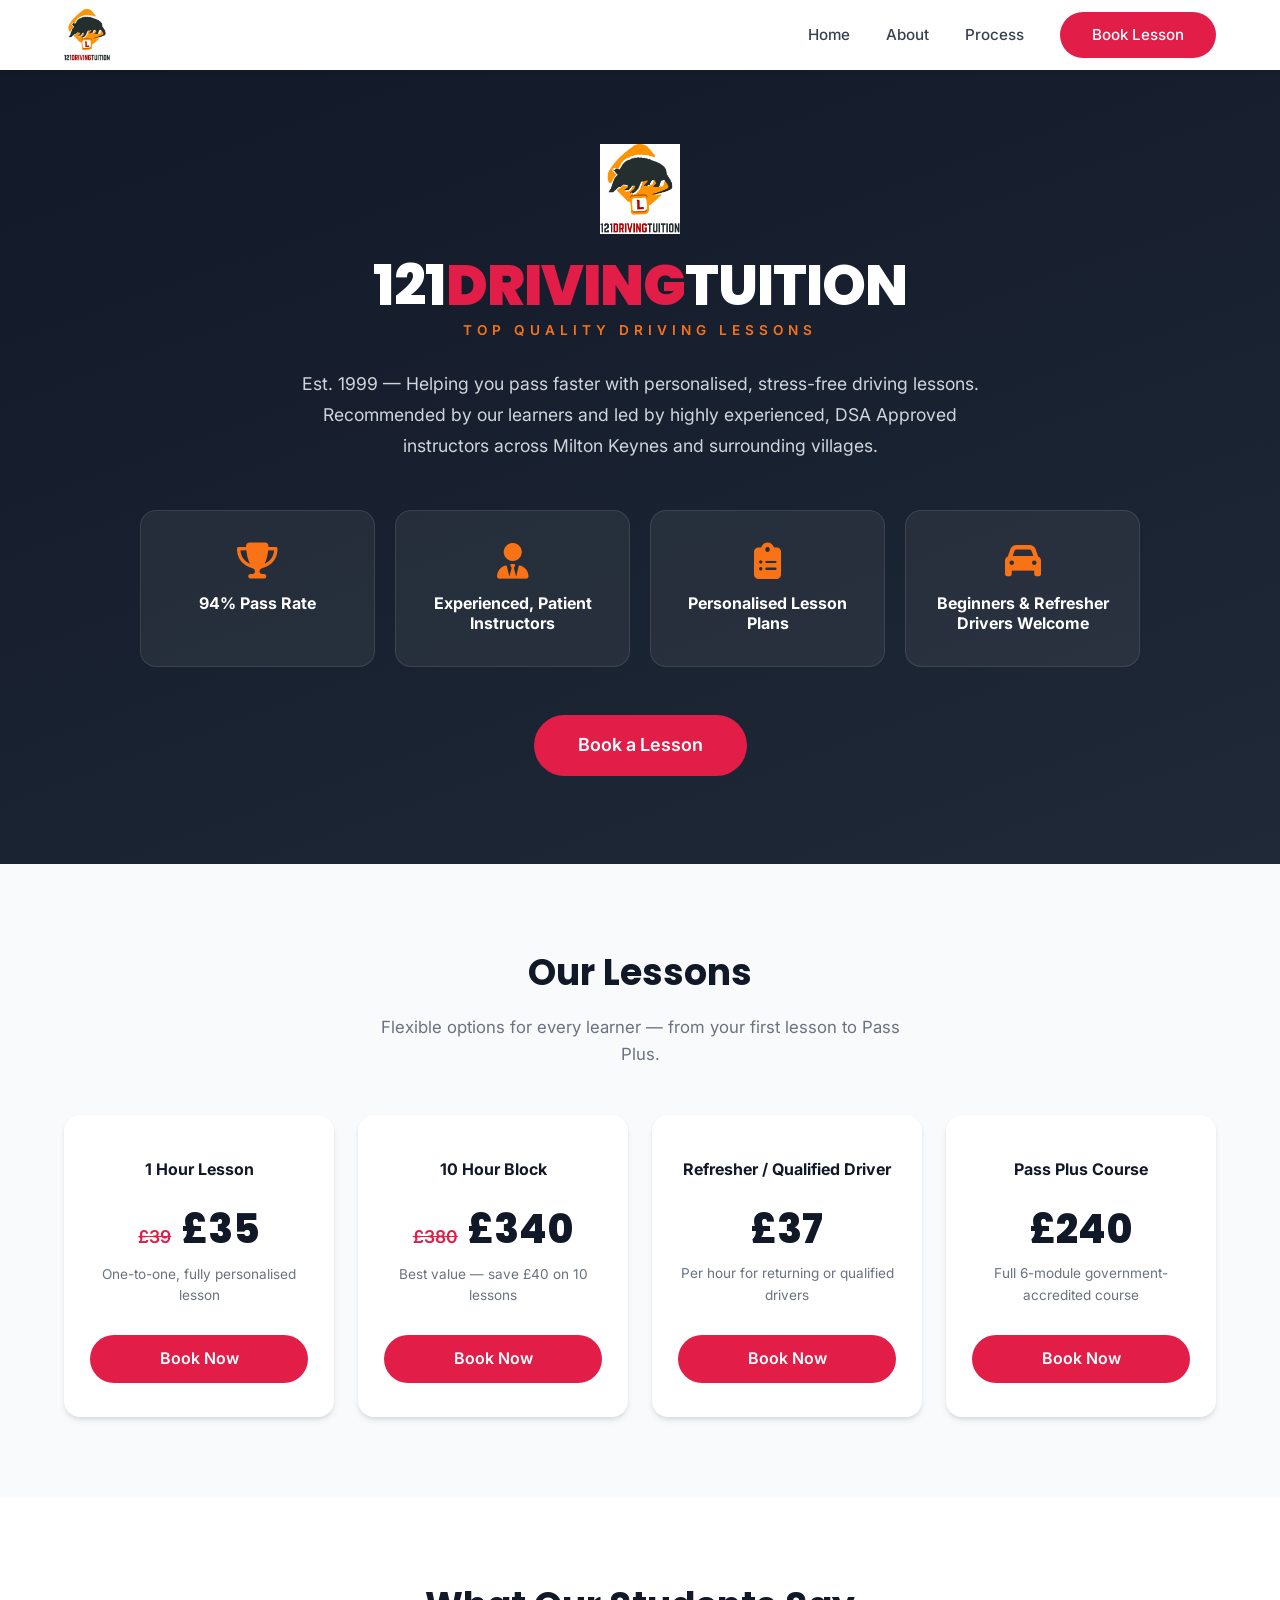
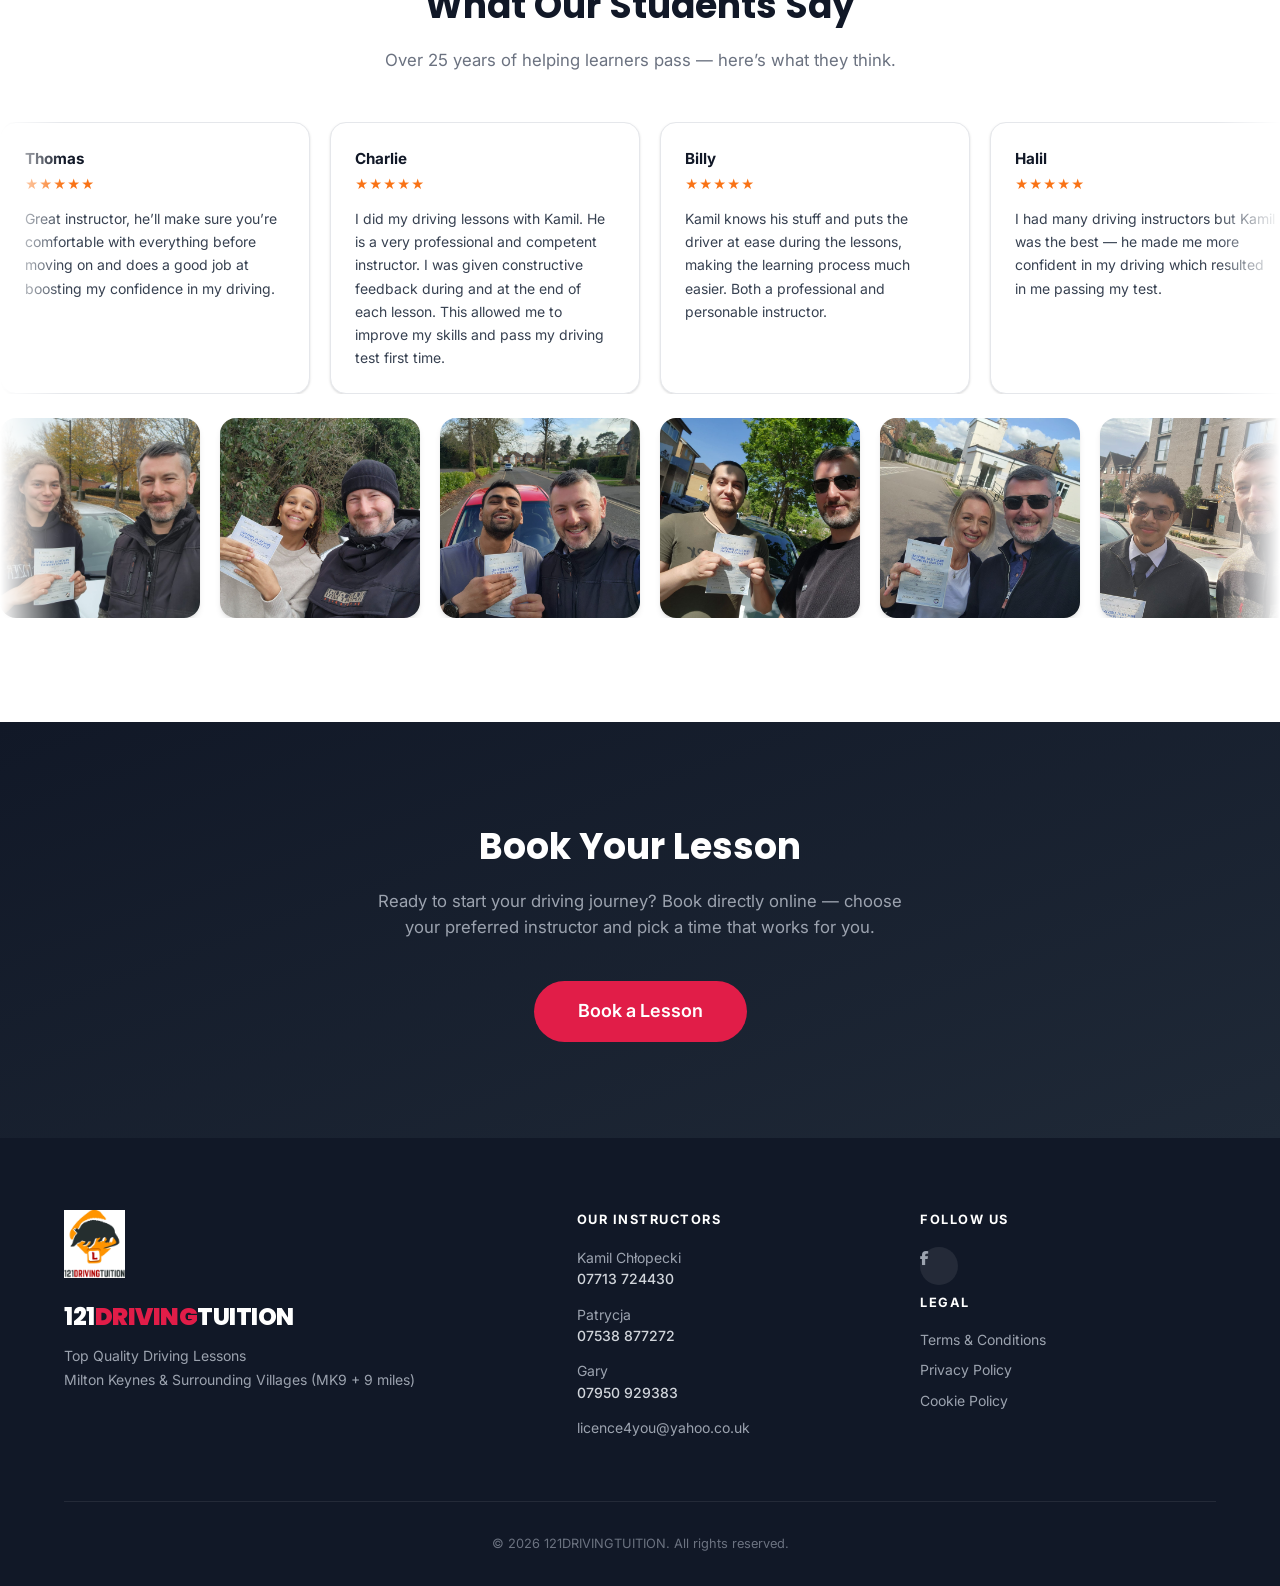
==== index.html @ 140a403e "Initial build of 121DRIVINGTUITION website - Landing page: hero, pricing, testimonials (dual scroll)" ====
<!DOCTYPE html>
<html lang="en">
<head>
  <meta charset="UTF-8">
  <meta name="viewport" content="width=device-width, initial-scale=1.0">
  <meta name="description" content="121 DRIVING TUITION — Professional driving lessons in Milton Keynes. DSA Approved instructors, 94% pass rate. Book online today.">
  <title>121DRIVINGTUITION | Driving Lessons Milton Keynes</title>
  <link rel="stylesheet" href="css/style.css">
  <link rel="preconnect" href="https://fonts.googleapis.com">
  <link rel="preconnect" href="https://fonts.gstatic.com" crossorigin>
  <link href="https://fonts.googleapis.com/css2?family=Inter:wght@400;500;600;700&family=Poppins:wght@600;700;800;900&display=swap" rel="stylesheet">
  <link rel="stylesheet" href="https://cdnjs.cloudflare.com/ajax/libs/font-awesome/6.5.0/css/all.min.css">
</head>
<body>

  <!-- ====== NAVBAR ====== -->
  <nav class="navbar" id="navbar">
    <div class="nav-inner">
      <a href="index.html" class="nav-logo">
        <img src="images/logo.jpg" alt="121DRIVINGTUITION logo">
      </a>
      <ul class="nav-menu" id="nav-menu">
        <li><a href="#home"         class="nav-link">Home</a></li>
        <li><a href="about.html"    class="nav-link">About</a></li>
        <li><a href="process.html"  class="nav-link">Process</a></li>
        <li><a href="#book"         class="nav-link btn-red">Book Lesson</a></li>
      </ul>
      <button class="hamburger" id="hamburger" aria-label="Toggle menu">
        <span></span><span></span><span></span>
      </button>
    </div>
  </nav>

  <!-- ====== SECTION ONE: HERO ====== -->
  <section id="home" class="hero">
    <div class="container">
      <img src="images/logo.jpg" alt="121DRIVINGTUITION" class="hero-logo">
      <h1 class="hero-company brand">121<strong>DRIVING</strong>TUITION</h1>
      <p class="hero-tagline">Top Quality Driving Lessons</p>
      <p class="hero-description">
        Est. 1999 &mdash; Helping you pass faster with personalised, stress-free driving lessons.
        Recommended by our learners and led by highly experienced, DSA Approved instructors
        across Milton Keynes and surrounding villages.
      </p>

      <div class="hero-features">
        <div class="feature-card">
          <i class="fas fa-trophy"></i>
          <span>94% Pass Rate</span>
        </div>
        <div class="feature-card">
          <i class="fas fa-user-tie"></i>
          <span>Experienced, Patient Instructors</span>
        </div>
        <div class="feature-card">
          <i class="fas fa-clipboard-list"></i>
          <span>Personalised Lesson Plans</span>
        </div>
        <div class="feature-card">
          <i class="fas fa-car"></i>
          <span>Beginners &amp; Refresher Drivers Welcome</span>
        </div>
      </div>

      <a href="#book" class="btn-red large">Book a Lesson</a>
    </div>
  </section>

  <!-- ====== PRICING ====== -->
  <section id="pricing" class="pricing">
    <div class="container">
      <h2 class="section-title">Our Lessons</h2>
      <p class="section-subtitle">Flexible options for every learner — from your first lesson to Pass Plus.</p>

      <div class="pricing-grid">

        <div class="pricing-card">
          <h3>1 Hour Lesson</h3>
          <div class="price-block">
            <span class="price-old">&pound;39</span>
            <span class="price-new">&pound;35</span>
          </div>
          <p>One-to-one, fully personalised lesson</p>
          <a href="#book" class="btn-red">Book Now</a>
        </div>

        <div class="pricing-card">
          <h3>10 Hour Block</h3>
          <div class="price-block">
            <span class="price-old">&pound;380</span>
            <span class="price-new">&pound;340</span>
          </div>
          <p>Best value &mdash; save &pound;40 on 10 lessons</p>
          <a href="#book" class="btn-red">Book Now</a>
        </div>

        <div class="pricing-card">
          <h3>Refresher / Qualified Driver</h3>
          <div class="price-block">
            <span class="price-single">&pound;37</span>
          </div>
          <p>Per hour for returning or qualified drivers</p>
          <a href="#book" class="btn-red">Book Now</a>
        </div>

        <div class="pricing-card">
          <h3>Pass Plus Course</h3>
          <div class="price-block">
            <span class="price-single">&pound;240</span>
          </div>
          <p>Full 6-module government-accredited course</p>
          <a href="#book" class="btn-red">Book Now</a>
        </div>

      </div>
    </div>
  </section>

  <!-- ====== SECTION TWO: TESTIMONIALS ====== -->
  <section id="testimonials" class="testimonials">
    <div class="container">
      <h2 class="section-title">What Our Students Say</h2>
      <p class="section-subtitle">Over 25 years of helping learners pass &mdash; here&rsquo;s what they think.</p>
    </div>

    <!-- Row 1: Text testimonials (faster scroll) -->
    <div class="scroll-outer">
      <div class="scroll-track" id="text-track">

        <!-- Set 1 -->
        <div class="t-card"><p class="t-name">Thomas</p><p class="t-stars">&#9733;&#9733;&#9733;&#9733;&#9733;</p><p class="t-text">Great instructor, he&rsquo;ll make sure you&rsquo;re comfortable with everything before moving on and does a good job at boosting my confidence in my driving.</p></div>
        <div class="t-card"><p class="t-name">Charlie</p><p class="t-stars">&#9733;&#9733;&#9733;&#9733;&#9733;</p><p class="t-text">I did my driving lessons with Kamil. He is a very professional and competent instructor. I was given constructive feedback during and at the end of each lesson. This allowed me to improve my skills and pass my driving test first time.</p></div>
        <div class="t-card"><p class="t-name">Billy</p><p class="t-stars">&#9733;&#9733;&#9733;&#9733;&#9733;</p><p class="t-text">Kamil knows his stuff and puts the driver at ease during the lessons, making the learning process much easier. Both a professional and personable instructor.</p></div>
        <div class="t-card"><p class="t-name">Halil</p><p class="t-stars">&#9733;&#9733;&#9733;&#9733;&#9733;</p><p class="t-text">I had many driving instructors but Kamil was the best &mdash; he made me more confident in my driving which resulted in me passing my test.</p></div>
        <div class="t-card"><p class="t-name">Rebecca K</p><p class="t-stars">&#9733;&#9733;&#9733;&#9733;&#9733;</p><p class="t-text">Kamil is an amazing driving instructor, always teaching me how to be a good driver and how to be safe on the road. I&rsquo;m definitely more confident behind the wheel, thanks to Kamil and his expertise.</p></div>
        <div class="t-card"><p class="t-name">Prasanna</p><p class="t-stars">&#9733;&#9733;&#9733;&#9733;&#9733;</p><p class="t-text">My path to earning a UK driving licence has been nothing short of extraordinary, thanks to Kamil&rsquo;s professional advice. His expertise, encouragement, and dedication transformed each lesson into a step closer to mastery.</p></div>
        <div class="t-card"><p class="t-name">Tinashe</p><p class="t-stars">&#9733;&#9733;&#9733;&#9733;&#9733;</p><p class="t-text">Excellent driving instructor &mdash; Kamil is very patient and always ensures he corrects mistakes while acknowledging the positives, which gives me confidence while driving.</p></div>
        <div class="t-card"><p class="t-name">Bobby</p><p class="t-stars">&#9733;&#9733;&#9733;&#9733;&#9733;</p><p class="t-text">Very good driving skills &mdash; great to work with.</p></div>
        <div class="t-card"><p class="t-name">Oliver C</p><p class="t-stars">&#9733;&#9733;&#9733;&#9733;&#9733;</p><p class="t-text">Thank you Kamil for giving me the confidence to drive. You are the best instructor I have had. Very patient when I made mistakes and always willing to help. Very fun instructor as well.</p></div>
        <div class="t-card"><p class="t-name">Hanna</p><p class="t-stars">&#9733;&#9733;&#9733;&#9733;&#9733;</p><p class="t-text">Driving with Kamil is like driving with a friend. He makes driving very comfortable and will always give me constructive feedback. He is the type of instructor that will push you to be the best and will not give up on you!</p></div>
        <div class="t-card"><p class="t-name">Judah G</p><p class="t-stars">&#9733;&#9733;&#9733;&#9733;&#9733;</p><p class="t-text">Thank you Kam for everything &mdash; you were so helpful whenever I struggled. I was able to pass with only 3 minors, which shows how good of an instructor you are.</p></div>
        <div class="t-card"><p class="t-name">Olivia</p><p class="t-stars">&#9733;&#9733;&#9733;&#9733;&#9733;</p><p class="t-text">Amazing driving instructor that will help you pass quickly and, most importantly, safely.</p></div>

        <!-- Set 2 (duplicate for seamless loop) -->
        <div class="t-card"><p class="t-name">Thomas</p><p class="t-stars">&#9733;&#9733;&#9733;&#9733;&#9733;</p><p class="t-text">Great instructor, he&rsquo;ll make sure you&rsquo;re comfortable with everything before moving on and does a good job at boosting my confidence in my driving.</p></div>
        <div class="t-card"><p class="t-name">Charlie</p><p class="t-stars">&#9733;&#9733;&#9733;&#9733;&#9733;</p><p class="t-text">I did my driving lessons with Kamil. He is a very professional and competent instructor. I was given constructive feedback during and at the end of each lesson. This allowed me to improve my skills and pass my driving test first time.</p></div>
        <div class="t-card"><p class="t-name">Billy</p><p class="t-stars">&#9733;&#9733;&#9733;&#9733;&#9733;</p><p class="t-text">Kamil knows his stuff and puts the driver at ease during the lessons, making the learning process much easier. Both a professional and personable instructor.</p></div>
        <div class="t-card"><p class="t-name">Halil</p><p class="t-stars">&#9733;&#9733;&#9733;&#9733;&#9733;</p><p class="t-text">I had many driving instructors but Kamil was the best &mdash; he made me more confident in my driving which resulted in me passing my test.</p></div>
        <div class="t-card"><p class="t-name">Rebecca K</p><p class="t-stars">&#9733;&#9733;&#9733;&#9733;&#9733;</p><p class="t-text">Kamil is an amazing driving instructor, always teaching me how to be a good driver and how to be safe on the road. I&rsquo;m definitely more confident behind the wheel, thanks to Kamil and his expertise.</p></div>
        <div class="t-card"><p class="t-name">Prasanna</p><p class="t-stars">&#9733;&#9733;&#9733;&#9733;&#9733;</p><p class="t-text">My path to earning a UK driving licence has been nothing short of extraordinary, thanks to Kamil&rsquo;s professional advice. His expertise, encouragement, and dedication transformed each lesson into a step closer to mastery.</p></div>
        <div class="t-card"><p class="t-name">Tinashe</p><p class="t-stars">&#9733;&#9733;&#9733;&#9733;&#9733;</p><p class="t-text">Excellent driving instructor &mdash; Kamil is very patient and always ensures he corrects mistakes while acknowledging the positives, which gives me confidence while driving.</p></div>
        <div class="t-card"><p class="t-name">Bobby</p><p class="t-stars">&#9733;&#9733;&#9733;&#9733;&#9733;</p><p class="t-text">Very good driving skills &mdash; great to work with.</p></div>
        <div class="t-card"><p class="t-name">Oliver C</p><p class="t-stars">&#9733;&#9733;&#9733;&#9733;&#9733;</p><p class="t-text">Thank you Kamil for giving me the confidence to drive. You are the best instructor I have had. Very patient when I made mistakes and always willing to help. Very fun instructor as well.</p></div>
        <div class="t-card"><p class="t-name">Hanna</p><p class="t-stars">&#9733;&#9733;&#9733;&#9733;&#9733;</p><p class="t-text">Driving with Kamil is like driving with a friend. He makes driving very comfortable and will always give me constructive feedback. He is the type of instructor that will push you to be the best and will not give up on you!</p></div>
        <div class="t-card"><p class="t-name">Judah G</p><p class="t-stars">&#9733;&#9733;&#9733;&#9733;&#9733;</p><p class="t-text">Thank you Kam for everything &mdash; you were so helpful whenever I struggled. I was able to pass with only 3 minors, which shows how good of an instructor you are.</p></div>
        <div class="t-card"><p class="t-name">Olivia</p><p class="t-stars">&#9733;&#9733;&#9733;&#9733;&#9733;</p><p class="t-text">Amazing driving instructor that will help you pass quickly and, most importantly, safely.</p></div>

      </div>
    </div>

    <!-- Row 2: Photos (slower scroll) -->
    <div class="scroll-outer">
      <div class="scroll-track photo-track" id="photo-track">

        <!-- Set 1 -->
        <div class="p-card"><img src="images/photos/photo_01.jpeg" alt="Student passing test" loading="lazy"></div>
        <div class="p-card"><img src="images/photos/photo_02.jpeg" alt="Student passing test" loading="lazy"></div>
        <div class="p-card"><img src="images/photos/photo_03.jpeg" alt="Student passing test" loading="lazy"></div>
        <div class="p-card"><img src="images/photos/photo_04.jpeg" alt="Student passing test" loading="lazy"></div>
        <div class="p-card"><img src="images/photos/photo_05.jpeg" alt="Student passing test" loading="lazy"></div>
        <div class="p-card"><img src="images/photos/photo_06.jpeg" alt="Student passing test" loading="lazy"></div>
        <div class="p-card"><img src="images/photos/photo_07.jpeg" alt="Student passing test" loading="lazy"></div>
        <div class="p-card"><img src="images/photos/photo_08.jpeg" alt="Student passing test" loading="lazy"></div>
        <div class="p-card"><img src="images/photos/photo_09.jpeg" alt="Student passing test" loading="lazy"></div>
        <div class="p-card"><img src="images/photos/photo_10.jpeg" alt="Student passing test" loading="lazy"></div>
        <div class="p-card"><img src="images/photos/photo_11.jpeg" alt="Student passing test" loading="lazy"></div>
        <div class="p-card"><img src="images/photos/photo_12.jpeg" alt="Student passing test" loading="lazy"></div>
        <div class="p-card"><img src="images/photos/photo_13.jpeg" alt="Student passing test" loading="lazy"></div>
        <div class="p-card"><img src="images/photos/photo_14.jpeg" alt="Student passing test" loading="lazy"></div>
        <div class="p-card"><img src="images/photos/photo_15.jpeg" alt="Student passing test" loading="lazy"></div>
        <div class="p-card"><img src="images/photos/photo_16.jpeg" alt="Student passing test" loading="lazy"></div>
        <div class="p-card"><img src="images/photos/photo_17.jpeg" alt="Student passing test" loading="lazy"></div>
        <div class="p-card"><img src="images/photos/photo_18.jpeg" alt="Student passing test" loading="lazy"></div>
        <div class="p-card"><img src="images/photos/photo_19.jpeg" alt="Student passing test" loading="lazy"></div>
        <div class="p-card"><img src="images/photos/photo_20.jpeg" alt="Student passing test" loading="lazy"></div>
        <div class="p-card"><img src="images/photos/photo_21.jpeg" alt="Student passing test" loading="lazy"></div>
        <div class="p-card"><img src="images/photos/photo_22.jpeg" alt="Student passing test" loading="lazy"></div>
        <div class="p-card"><img src="images/photos/photo_23.jpeg" alt="Student passing test" loading="lazy"></div>
        <div class="p-card"><img src="images/photos/photo_24.jpeg" alt="Student passing test" loading="lazy"></div>
        <div class="p-card"><img src="images/photos/photo_25.jpeg" alt="Student passing test" loading="lazy"></div>

        <!-- Set 2 (duplicate for seamless loop) -->
        <div class="p-card"><img src="images/photos/photo_01.jpeg" alt="Student passing test" loading="lazy"></div>
        <div class="p-card"><img src="images/photos/photo_02.jpeg" alt="Student passing test" loading="lazy"></div>
        <div class="p-card"><img src="images/photos/photo_03.jpeg" alt="Student passing test" loading="lazy"></div>
        <div class="p-card"><img src="images/photos/photo_04.jpeg" alt="Student passing test" loading="lazy"></div>
        <div class="p-card"><img src="images/photos/photo_05.jpeg" alt="Student passing test" loading="lazy"></div>
        <div class="p-card"><img src="images/photos/photo_06.jpeg" alt="Student passing test" loading="lazy"></div>
        <div class="p-card"><img src="images/photos/photo_07.jpeg" alt="Student passing test" loading="lazy"></div>
        <div class="p-card"><img src="images/photos/photo_08.jpeg" alt="Student passing test" loading="lazy"></div>
        <div class="p-card"><img src="images/photos/photo_09.jpeg" alt="Student passing test" loading="lazy"></div>
        <div class="p-card"><img src="images/photos/photo_10.jpeg" alt="Student passing test" loading="lazy"></div>
        <div class="p-card"><img src="images/photos/photo_11.jpeg" alt="Student passing test" loading="lazy"></div>
        <div class="p-card"><img src="images/photos/photo_12.jpeg" alt="Student passing test" loading="lazy"></div>
        <div class="p-card"><img src="images/photos/photo_13.jpeg" alt="Student passing test" loading="lazy"></div>
        <div class="p-card"><img src="images/photos/photo_14.jpeg" alt="Student passing test" loading="lazy"></div>
        <div class="p-card"><img src="images/photos/photo_15.jpeg" alt="Student passing test" loading="lazy"></div>
        <div class="p-card"><img src="images/photos/photo_16.jpeg" alt="Student passing test" loading="lazy"></div>
        <div class="p-card"><img src="images/photos/photo_17.jpeg" alt="Student passing test" loading="lazy"></div>
        <div class="p-card"><img src="images/photos/photo_18.jpeg" alt="Student passing test" loading="lazy"></div>
        <div class="p-card"><img src="images/photos/photo_19.jpeg" alt="Student passing test" loading="lazy"></div>
        <div class="p-card"><img src="images/photos/photo_20.jpeg" alt="Student passing test" loading="lazy"></div>
        <div class="p-card"><img src="images/photos/photo_21.jpeg" alt="Student passing test" loading="lazy"></div>
        <div class="p-card"><img src="images/photos/photo_22.jpeg" alt="Student passing test" loading="lazy"></div>
        <div class="p-card"><img src="images/photos/photo_23.jpeg" alt="Student passing test" loading="lazy"></div>
        <div class="p-card"><img src="images/photos/photo_24.jpeg" alt="Student passing test" loading="lazy"></div>
        <div class="p-card"><img src="images/photos/photo_25.jpeg" alt="Student passing test" loading="lazy"></div>

      </div>
    </div>
  </section>

  <!-- ====== SECTION THREE: BOOK LESSON ====== -->
  <section id="book" class="book-section">
    <div class="container">
      <h2 class="section-title">Book Your Lesson</h2>
      <p class="section-subtitle">
        Ready to start your driving journey? Book directly online &mdash;
        choose your preferred instructor and pick a time that works for you.
      </p>
      <a href="https://calendar.app.google/4KpMkFPTbg2GVFJC7"
         target="_blank" rel="noopener noreferrer"
         class="btn-red large">
        Book a Lesson
      </a>
    </div>
  </section>

  <!-- ====== FOOTER ====== -->
  <footer>
    <div class="container">
      <div class="footer-grid">

        <div class="footer-brand">
          <img src="images/logo.jpg" alt="121DRIVINGTUITION" class="footer-logo">
          <span class="brand">121<strong>DRIVING</strong>TUITION</span>
          <p>Top Quality Driving Lessons<br>Milton Keynes &amp; Surrounding Villages (MK9 + 9 miles)</p>
        </div>

        <div class="footer-col">
          <h4>Our Instructors</h4>
          <p>Kamil Chłopecki<br><a href="tel:07713724430" class="tel">07713 724430</a></p>
          <p>Patrycja<br><a href="tel:07538877272" class="tel">07538 877272</a></p>
          <p>Gary<br><a href="tel:07950929383" class="tel">07950 929383</a></p>
          <p><a href="mailto:licence4you@yahoo.co.uk">licence4you@yahoo.co.uk</a></p>
        </div>

        <div class="footer-col">
          <h4>Follow Us</h4>
          <div class="footer-social">
            <a href="https://www.facebook.com/instruktor.naukijazdy.9"
               target="_blank" rel="noopener noreferrer"
               class="social-btn" aria-label="Facebook">
              <i class="fab fa-facebook-f"></i>
            </a>
          </div>

          <h4>Legal</h4>
          <a href="terms.html">Terms &amp; Conditions</a>
          <a href="privacy.html">Privacy Policy</a>
          <a href="cookies.html">Cookie Policy</a>
        </div>

      </div>
      <p class="footer-bottom">&copy; 2026 121DRIVINGTUITION. All rights reserved.</p>
    </div>
  </footer>

  <script src="js/main.js"></script>
</body>
</html>
---- css/style.css ----
/* ============================================================
   121DRIVINGTUITION — Main Stylesheet
   ============================================================ */

/* ---------- Variables ---------- */
:root {
  --orange:    #F97316;
  --red:       #E11D48;
  --red-hover: #BE123C;
  --dark:      #111827;
  --dark-2:    #1F2937;
  --text:      #374151;
  --text-light:#6B7280;
  --surface:   #F9FAFB;
  --border:    #E5E7EB;
  --white:     #FFFFFF;
  --shadow-sm: 0 1px 3px rgba(0,0,0,.1),0 1px 2px rgba(0,0,0,.06);
  --shadow:    0 4px 6px -1px rgba(0,0,0,.1),0 2px 4px -1px rgba(0,0,0,.06);
  --shadow-lg: 0 10px 25px -5px rgba(0,0,0,.1),0 4px 10px -5px rgba(0,0,0,.06);
  --radius:    0.5rem;
  --radius-lg: 1rem;
  --font-body: 'Inter', sans-serif;
  --font-head: 'Poppins', sans-serif;
}

/* ---------- Reset ---------- */
*, *::before, *::after { box-sizing: border-box; margin: 0; padding: 0; }
html { scroll-behavior: smooth; }
body { font-family: var(--font-body); color: var(--text); background: var(--white); line-height: 1.6; }
img  { display: block; max-width: 100%; height: auto; }
a    { text-decoration: none; color: inherit; }
ul   { list-style: none; }

/* ---------- Utilities ---------- */
.container { max-width: 1200px; margin: 0 auto; padding: 0 1.5rem; }

.section-title {
  font-family: var(--font-head);
  font-size: clamp(1.75rem, 3vw, 2.25rem);
  font-weight: 700;
  color: var(--dark);
  text-align: center;
  margin-bottom: 0.75rem;
}
.section-subtitle {
  text-align: center;
  color: var(--text-light);
  font-size: 1.05rem;
  margin-bottom: 3rem;
  max-width: 560px;
  margin-left: auto;
  margin-right: auto;
}

/* Brand name: 121<DRIVING>TUITION */
.brand { font-family: var(--font-head); font-weight: 800; letter-spacing: -0.5px; }
.brand strong { color: var(--red); font-weight: 900; }

/* Buttons */
.btn-red {
  display: inline-block;
  background: var(--red);
  color: var(--white);
  padding: 0.7rem 2rem;
  border-radius: 9999px;
  font-weight: 600;
  font-size: 1rem;
  transition: background .2s, transform .15s;
  white-space: nowrap;
}
.btn-red:hover  { background: var(--red-hover); transform: translateY(-1px); color: var(--white); }
.btn-red.large  { padding: 1rem 2.75rem; font-size: 1.125rem; }

/* ============================================================
   NAVBAR
   ============================================================ */
.navbar {
  position: fixed;
  inset: 0 0 auto 0;
  background: var(--white);
  box-shadow: var(--shadow-sm);
  z-index: 1000;
  height: 70px;
}
.nav-inner {
  max-width: 1200px;
  margin: 0 auto;
  padding: 0 1.5rem;
  height: 100%;
  display: flex;
  align-items: center;
  justify-content: space-between;
}
.nav-logo img { height: 52px; width: auto; }

.nav-menu {
  display: flex;
  align-items: center;
  gap: 2.25rem;
}
.nav-link {
  font-weight: 500;
  color: var(--text);
  font-size: 0.95rem;
  transition: color .2s;
}
.nav-link:hover { color: var(--red); }
.nav-link.btn-red { color: var(--white); }
.nav-link.btn-red:hover { color: var(--white); }

/* Hamburger */
.hamburger {
  display: none;
  flex-direction: column;
  justify-content: center;
  gap: 5px;
  width: 32px;
  height: 32px;
  cursor: pointer;
  background: none;
  border: none;
  padding: 0;
}
.hamburger span {
  display: block;
  width: 100%;
  height: 2px;
  background: var(--dark);
  border-radius: 2px;
  transition: all .3s;
}
.hamburger.open span:nth-child(1) { transform: translateY(7px) rotate(45deg); }
.hamburger.open span:nth-child(2) { opacity: 0; }
.hamburger.open span:nth-child(3) { transform: translateY(-7px) rotate(-45deg); }

/* ============================================================
   HERO
   ============================================================ */
.hero {
  padding: 9rem 0 5.5rem;
  background: linear-gradient(160deg, #111827 0%, #1f2937 100%);
  color: var(--white);
  text-align: center;
}
.hero-logo { height: 90px; width: auto; margin: 0 auto 1.5rem; }

.hero-company {
  font-family: var(--font-head);
  font-size: clamp(2.2rem, 5vw, 3.5rem);
  font-weight: 800;
  color: var(--white);
  letter-spacing: -1px;
  line-height: 1;
  margin-bottom: 0.35rem;
}
.hero-company strong { color: var(--red); }

.hero-tagline {
  font-size: 0.85rem;
  letter-spacing: 5px;
  text-transform: uppercase;
  color: var(--orange);
  font-weight: 600;
  margin-bottom: 1.75rem;
}
.hero-description {
  max-width: 680px;
  margin: 0 auto 3rem;
  font-size: 1.1rem;
  color: #D1D5DB;
  line-height: 1.75;
}

/* Feature cards */
.hero-features {
  display: grid;
  grid-template-columns: repeat(4, 1fr);
  gap: 1.25rem;
  max-width: 1000px;
  margin: 0 auto 3rem;
}
.feature-card {
  background: rgba(255,255,255,.06);
  border: 1px solid rgba(255,255,255,.1);
  border-radius: var(--radius-lg);
  padding: 2rem 1.25rem;
  display: flex;
  flex-direction: column;
  align-items: center;
  gap: 0.875rem;
  transition: background .2s;
}
.feature-card:hover { background: rgba(255,255,255,.1); }
.feature-card i {
  font-size: 2.25rem;
  color: var(--orange);
}
.feature-card span {
  font-size: 1rem;
  font-weight: 700;
  color: var(--white);
  line-height: 1.3;
}

/* ============================================================
   PRICING
   ============================================================ */
.pricing { padding: 5rem 0; background: var(--surface); }

.pricing-grid {
  display: grid;
  grid-template-columns: repeat(4, 1fr);
  gap: 1.5rem;
}
.pricing-card {
  background: var(--white);
  border-radius: var(--radius-lg);
  padding: 2rem 1.5rem;
  text-align: center;
  box-shadow: var(--shadow);
  display: flex;
  flex-direction: column;
  gap: 0;
  transition: transform .2s, box-shadow .2s;
  border: 2px solid transparent;
}
.pricing-card:hover {
  transform: translateY(-5px);
  box-shadow: var(--shadow-lg);
  border-color: var(--red);
}
.pricing-card h3 {
  font-size: 1rem;
  font-weight: 700;
  color: var(--dark);
  margin-bottom: 1.25rem;
  min-height: 2.5rem;
  display: flex;
  align-items: center;
  justify-content: center;
}
.price-block { margin-bottom: 0.75rem; }
.price-old {
  display: inline-block;
  font-size: 1.1rem;
  font-weight: 600;
  color: var(--red);
  text-decoration: line-through;
  margin-right: 0.4rem;
}
.price-new {
  font-family: var(--font-head);
  font-size: 2.5rem;
  font-weight: 800;
  color: var(--dark);
  line-height: 1;
}
.price-single {
  font-family: var(--font-head);
  font-size: 2.5rem;
  font-weight: 800;
  color: var(--dark);
  line-height: 1;
}
.pricing-card p {
  color: var(--text-light);
  font-size: 0.85rem;
  margin-bottom: 1.75rem;
  flex: 1;
}

/* ============================================================
   TESTIMONIALS
   ============================================================ */
.testimonials { padding: 5rem 0; background: var(--white); overflow: hidden; }

.scroll-outer {
  overflow: hidden;
  margin-bottom: 1.5rem;
  /* mask so edges fade */
  -webkit-mask-image: linear-gradient(to right, transparent 0%, black 5%, black 95%, transparent 100%);
  mask-image:         linear-gradient(to right, transparent 0%, black 5%, black 95%, transparent 100%);
}
.scroll-track {
  display: flex;
  gap: 1.25rem;
  width: max-content;
  animation: slideLeft 35s linear infinite;
}
.scroll-track:hover { animation-play-state: paused; }

.photo-track { animation-duration: 65s; } /* slower than text */

@keyframes slideLeft {
  from { transform: translateX(0); }
  to   { transform: translateX(-50%); }
}

/* Text testimonial card */
.t-card {
  background: var(--white);
  border: 1px solid var(--border);
  border-radius: var(--radius-lg);
  padding: 1.5rem;
  width: 310px;
  flex-shrink: 0;
  box-shadow: var(--shadow-sm);
}
.t-card .t-name  { font-weight: 700; color: var(--dark); margin-bottom: 0.25rem; font-size: 0.95rem; }
.t-card .t-stars { color: var(--orange); font-size: 0.8rem; margin-bottom: 0.75rem; letter-spacing: 1px; }
.t-card .t-text  { font-size: 0.875rem; color: var(--text); line-height: 1.65; }

/* Photo card */
.p-card {
  width: 200px;
  height: 200px;
  flex-shrink: 0;
  border-radius: var(--radius-lg);
  overflow: hidden;
  box-shadow: var(--shadow);
}
.p-card img { width: 100%; height: 100%; object-fit: cover; }

/* ============================================================
   BOOK SECTION
   ============================================================ */
.book-section {
  padding: 6rem 0;
  background: linear-gradient(160deg, #111827 0%, #1f2937 100%);
  text-align: center;
  color: var(--white);
}
.book-section .section-title  { color: var(--white); margin-bottom: 0.75rem; }
.book-section .section-subtitle { color: #9CA3AF; margin-bottom: 2.5rem; }

/* ============================================================
   PAGE HEADER (About / Process pages)
   ============================================================ */
.page-header {
  padding: 8rem 0 4rem;
  background: linear-gradient(160deg, #111827 0%, #1f2937 100%);
  text-align: center;
  color: var(--white);
}
.page-header h1 {
  font-family: var(--font-head);
  font-size: clamp(2rem, 4vw, 3rem);
  font-weight: 800;
  color: var(--white);
  margin-bottom: 0.75rem;
}
.page-header p { color: #9CA3AF; font-size: 1.1rem; max-width: 560px; margin: 0 auto; }

/* ============================================================
   ABOUT PAGE — Instructors
   ============================================================ */
.instructors { padding: 5rem 0; }

.instructor-card {
  display: grid;
  grid-template-columns: 220px 1fr;
  gap: 3rem;
  align-items: start;
  background: var(--white);
  border: 1px solid var(--border);
  border-radius: var(--radius-lg);
  padding: 2.5rem;
  margin-bottom: 2rem;
  box-shadow: var(--shadow-sm);
  transition: box-shadow .2s;
}
.instructor-card:hover { box-shadow: var(--shadow-lg); }

.instructor-avatar {
  width: 220px;
  height: 220px;
  border-radius: var(--radius-lg);
  background: linear-gradient(135deg, var(--dark) 0%, var(--dark-2) 100%);
  display: flex;
  align-items: center;
  justify-content: center;
  flex-shrink: 0;
}
.instructor-avatar i { font-size: 5rem; color: var(--orange); }

.instructor-info h2 {
  font-family: var(--font-head);
  font-size: 1.75rem;
  color: var(--dark);
  margin-bottom: 0.4rem;
}
.instructor-badge {
  display: inline-block;
  background: var(--surface);
  border: 1px solid var(--border);
  color: var(--text-light);
  font-size: 0.8rem;
  font-weight: 600;
  padding: 0.25rem 0.75rem;
  border-radius: 9999px;
  margin-bottom: 1.25rem;
  text-transform: uppercase;
  letter-spacing: 0.5px;
}
.instructor-info p {
  color: var(--text);
  line-height: 1.75;
  margin-bottom: 1.75rem;
  font-size: 1rem;
}
.instructor-actions { display: flex; gap: 1rem; flex-wrap: wrap; align-items: center; }
.btn-phone {
  display: inline-flex;
  align-items: center;
  gap: 0.5rem;
  background: var(--surface);
  border: 2px solid var(--border);
  color: var(--dark);
  padding: 0.65rem 1.5rem;
  border-radius: 9999px;
  font-weight: 600;
  font-size: 1rem;
  transition: border-color .2s, background .2s;
}
.btn-phone:hover { border-color: var(--orange); background: #fff7ed; }
.btn-phone i { color: var(--orange); }

/* Why choose us */
.why-us { padding: 5rem 0; background: var(--surface); }
.why-grid {
  display: grid;
  grid-template-columns: repeat(4, 1fr);
  gap: 1.5rem;
  margin-top: 3rem;
}
.why-card {
  background: var(--white);
  border-radius: var(--radius-lg);
  padding: 2rem 1.5rem;
  text-align: center;
  box-shadow: var(--shadow-sm);
}
.why-card i { font-size: 2.25rem; color: var(--orange); margin-bottom: 1rem; }
.why-card h3 { font-size: 1.05rem; margin-bottom: 0.5rem; color: var(--dark); }
.why-card p  { font-size: 0.875rem; color: var(--text-light); line-height: 1.6; }

/* ============================================================
   PROCESS PAGE
   ============================================================ */
.process-steps { padding: 5rem 0; }

.step-item {
  display: grid;
  grid-template-columns: 80px 1fr;
  gap: 2.5rem;
  margin-bottom: 4rem;
  align-items: start;
}
.step-num {
  width: 80px;
  height: 80px;
  border-radius: 50%;
  background: var(--dark);
  color: var(--white);
  font-family: var(--font-head);
  font-size: 2rem;
  font-weight: 800;
  display: flex;
  align-items: center;
  justify-content: center;
  flex-shrink: 0;
  box-shadow: var(--shadow);
}
.step-body h2 {
  font-size: 1.6rem;
  color: var(--dark);
  margin-bottom: 1rem;
}
.step-body p { color: var(--text); line-height: 1.75; margin-bottom: 1rem; }
.step-body ul {
  list-style: disc;
  padding-left: 1.5rem;
  margin-bottom: 1rem;
}
.step-body ul li { color: var(--text); margin-bottom: 0.4rem; line-height: 1.6; }
.step-body a { color: var(--red); font-weight: 500; }
.step-body a:hover { text-decoration: underline; }

.test-grid {
  display: grid;
  grid-template-columns: 1fr 1fr;
  gap: 1.5rem;
  margin: 1.5rem 0;
}
.test-card {
  background: var(--surface);
  border: 1px solid var(--border);
  border-radius: var(--radius-lg);
  padding: 1.5rem;
}
.test-card h3 { font-size: 1.05rem; color: var(--dark); margin-bottom: 1rem; }
.test-card ul { list-style: disc; padding-left: 1.25rem; }
.test-card ul li { color: var(--text); font-size: 0.9rem; margin-bottom: 0.35rem; }

.video-wrapper {
  position: relative;
  padding-bottom: 56.25%;
  height: 0;
  overflow: hidden;
  border-radius: var(--radius-lg);
  margin-top: 1.5rem;
}
.video-wrapper iframe {
  position: absolute;
  top: 0; left: 0;
  width: 100%;
  height: 100%;
  border: 0;
}

.process-cta {
  padding: 5rem 0;
  background: var(--surface);
  text-align: center;
}
.process-cta p {
  color: var(--text-light);
  font-size: 1.05rem;
  max-width: 520px;
  margin: 0 auto 2rem;
}

/* ============================================================
   LEGAL PAGES
   ============================================================ */
.legal-content { padding: 5rem 0; }
.legal-content .legal-inner { max-width: 780px; margin: 0 auto; }
.legal-content h2 { font-size: 1.4rem; color: var(--dark); margin: 2rem 0 0.75rem; }
.legal-content h3 { font-size: 1.1rem; color: var(--dark); margin: 1.5rem 0 0.5rem; }
.legal-content p  { color: var(--text); line-height: 1.75; margin-bottom: 1rem; }
.legal-content ul { list-style: disc; padding-left: 1.5rem; margin-bottom: 1rem; }
.legal-content ul li { color: var(--text); line-height: 1.7; margin-bottom: 0.3rem; }

/* ============================================================
   FOOTER
   ============================================================ */
footer {
  background: var(--dark);
  color: #9CA3AF;
  padding: 4.5rem 0 2rem;
}
.footer-grid {
  display: grid;
  grid-template-columns: 2.2fr 1.4fr 1.4fr;
  gap: 3rem;
  padding-bottom: 3rem;
  border-bottom: 1px solid rgba(255,255,255,.08);
  margin-bottom: 2rem;
}
.footer-logo { height: 68px; width: auto; margin-bottom: 1.25rem; }
.footer-brand .brand { font-size: 1.5rem; color: var(--white); display: block; margin-bottom: 0.5rem; }
.footer-brand p { font-size: 0.875rem; line-height: 1.65; }

.footer-col h4 {
  color: var(--white);
  font-size: 0.8rem;
  text-transform: uppercase;
  letter-spacing: 1.5px;
  margin-bottom: 1rem;
}
.footer-col h4 + h4 { margin-top: 1.75rem; }
.footer-col p { font-size: 0.875rem; margin-bottom: 0.85rem; line-height: 1.55; }
.footer-col a {
  display: block;
  font-size: 0.875rem;
  color: #9CA3AF;
  transition: color .2s;
  margin-bottom: 0.5rem;
}
.footer-col a:hover { color: var(--orange); }
.footer-col .tel { font-size: 0.875rem; color: #D1D5DB; font-weight: 500; }

.footer-social { display: flex; gap: 0.75rem; margin-top: 0.5rem; }
.social-btn {
  display: inline-flex;
  align-items: center;
  justify-content: center;
  width: 38px;
  height: 38px;
  border-radius: 50%;
  background: rgba(255,255,255,.08);
  color: #9CA3AF;
  transition: background .2s, color .2s;
}
.social-btn:hover { background: var(--orange); color: var(--white); }

.footer-bottom {
  text-align: center;
  font-size: 0.8rem;
  color: #6B7280;
}

/* ============================================================
   RESPONSIVE
   ============================================================ */
@media (max-width: 1024px) {
  .hero-features   { grid-template-columns: repeat(2, 1fr); }
  .pricing-grid    { grid-template-columns: repeat(2, 1fr); }
  .why-grid        { grid-template-columns: repeat(2, 1fr); }
  .footer-grid     { grid-template-columns: 1fr 1fr; }
  .footer-brand    { grid-column: span 2; }
}

@media (max-width: 768px) {
  /* Mobile nav */
  .nav-menu {
    position: fixed;
    top: 70px; left: 0; right: 0; bottom: 0;
    background: var(--white);
    flex-direction: column;
    align-items: flex-start;
    gap: 0;
    padding: 1rem 0 2rem;
    overflow-y: auto;
    transform: translateX(100%);
    transition: transform .3s ease;
    box-shadow: var(--shadow-lg);
  }
  .nav-menu.open { transform: translateX(0); }
  .nav-menu li   { width: 100%; }
  .nav-link {
    display: block;
    padding: 0.875rem 1.75rem;
    border-bottom: 1px solid var(--border);
    font-size: 1rem;
    border-radius: 0;
  }
  .nav-link.btn-red {
    margin: 1rem 1.75rem 0;
    width: calc(100% - 3.5rem);
    text-align: center;
    border-bottom: none;
  }
  .hamburger { display: flex; }

  /* Instructor card */
  .instructor-card { grid-template-columns: 1fr; }
  .instructor-avatar { width: 100%; height: 180px; }

  /* Process */
  .step-item { grid-template-columns: 56px 1fr; gap: 1.25rem; }
  .step-num  { width: 56px; height: 56px; font-size: 1.5rem; }
  .test-grid { grid-template-columns: 1fr; }

  .footer-grid  { grid-template-columns: 1fr; }
  .footer-brand { grid-column: span 1; }

  /* Faster text scroll on mobile */
  .scroll-track { animation-duration: 18s; }
  .photo-track  { animation-duration: 35s; }
}

@media (max-width: 480px) {
  .hero-features { grid-template-columns: repeat(2, 1fr); }
  .pricing-grid  { grid-template-columns: 1fr; }
  .why-grid      { grid-template-columns: 1fr; }
}
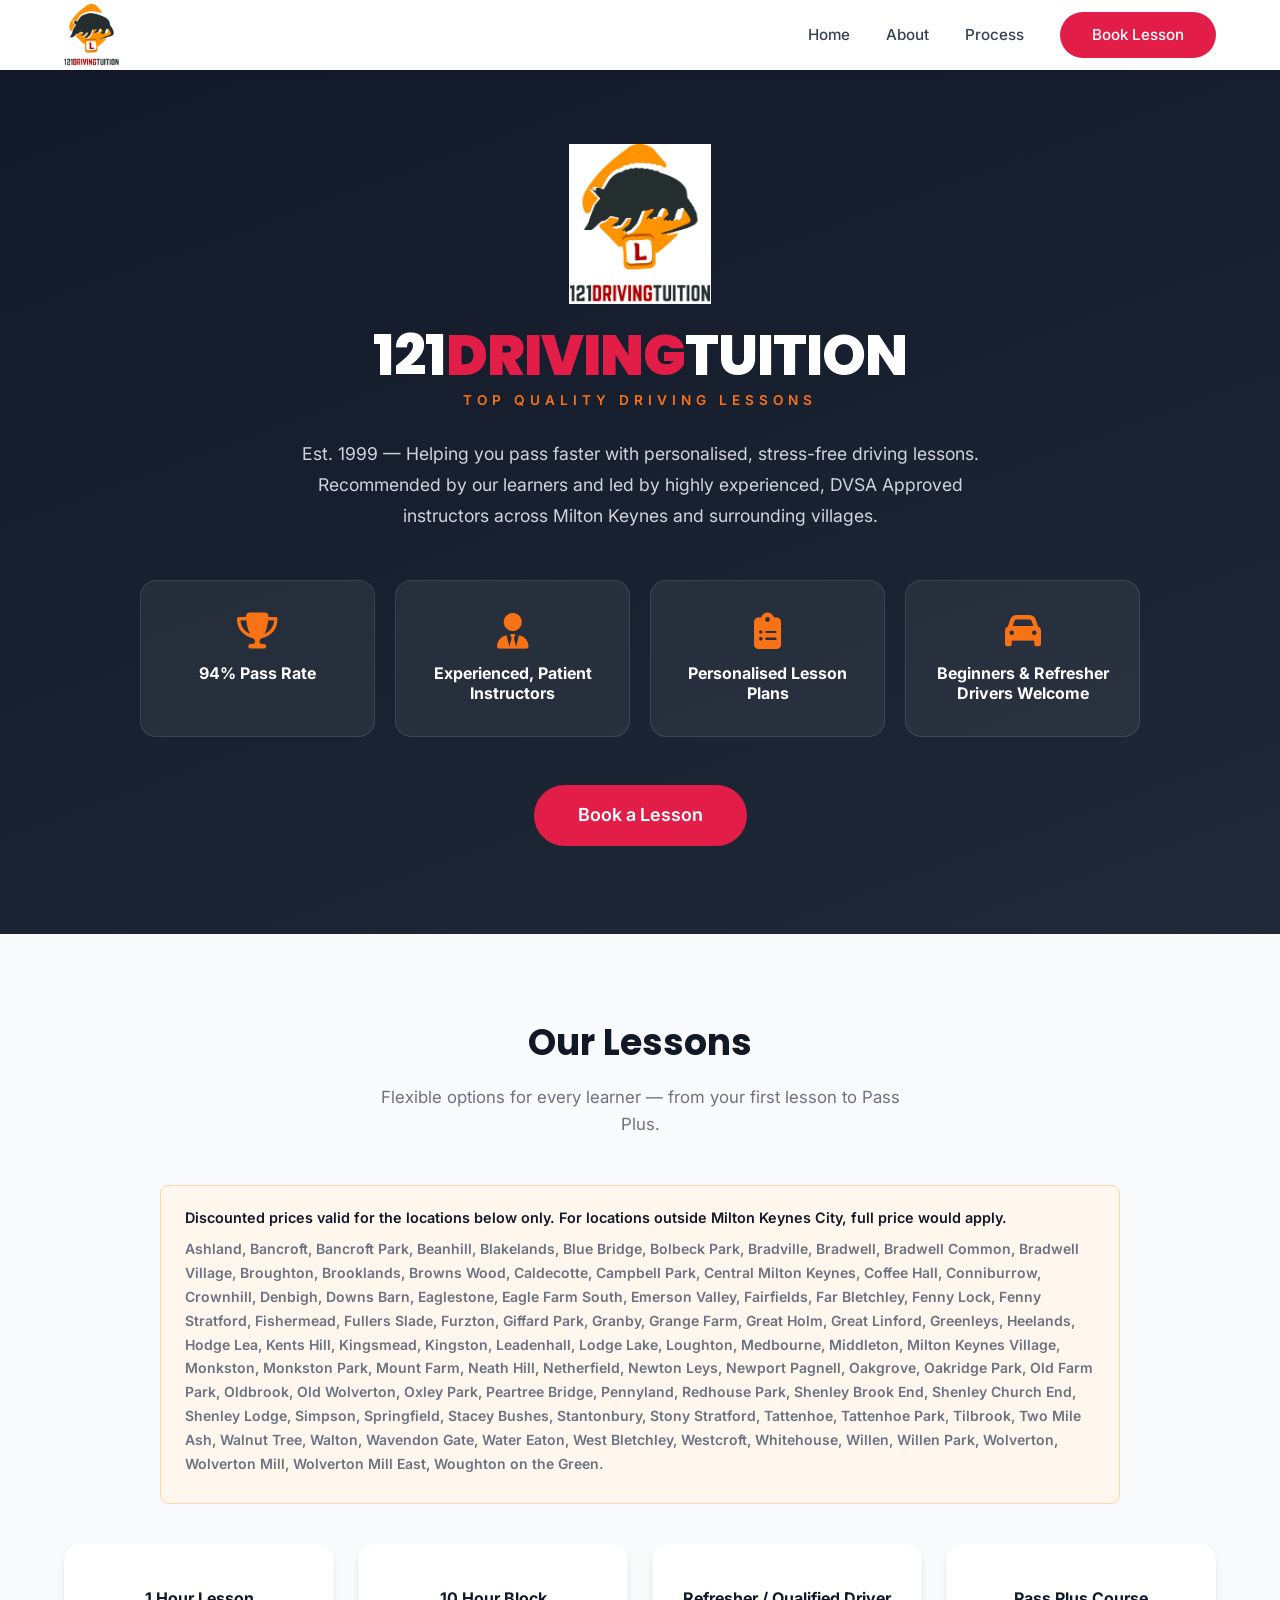
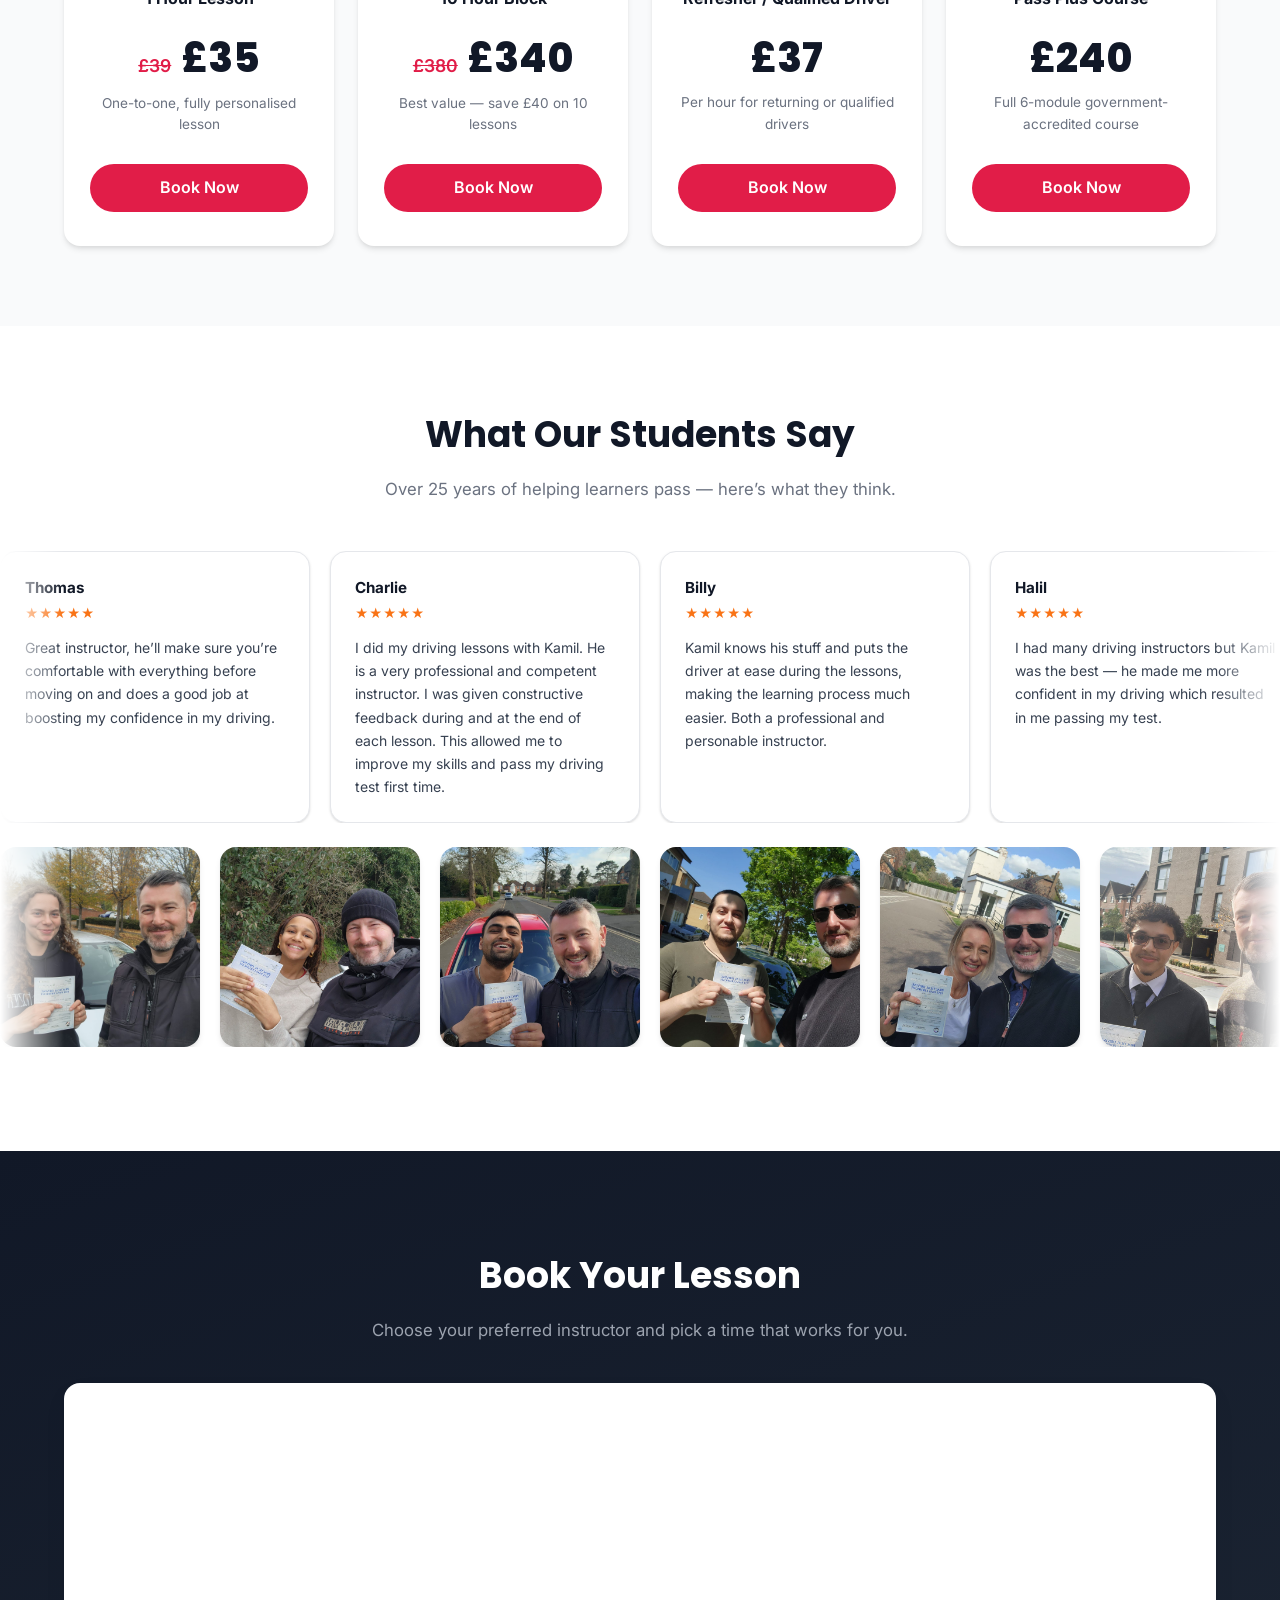
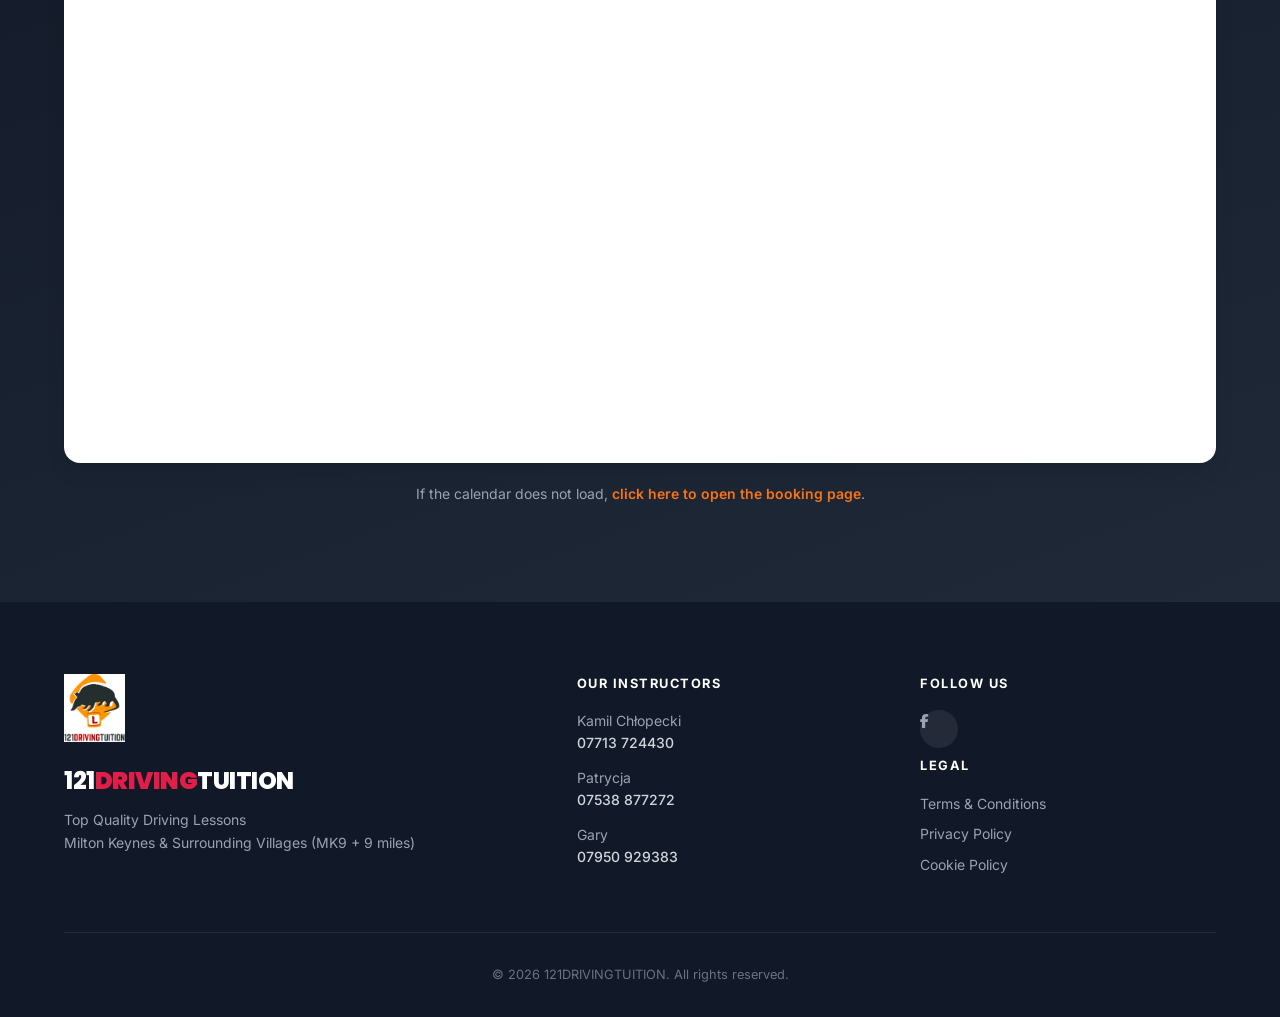
==== commit 68169c6b: "Update: logo, pricing disclaimer, testimonials, about page, booking embed - Hero logo enlarged; navb" ====
--- a/index.html
+++ b/index.html
@@ -3,7 +3,7 @@
 <head>
   <meta charset="UTF-8">
   <meta name="viewport" content="width=device-width, initial-scale=1.0">
-  <meta name="description" content="121 DRIVING TUITION — Professional driving lessons in Milton Keynes. DSA Approved instructors, 94% pass rate. Book online today.">
+  <meta name="description" content="121 DRIVING TUITION — Professional driving lessons in Milton Keynes. DVSA Approved instructors, 94% pass rate. Book online today.">
   <title>121DRIVINGTUITION | Driving Lessons Milton Keynes</title>
   <link rel="stylesheet" href="css/style.css">
   <link rel="preconnect" href="https://fonts.googleapis.com">
@@ -39,7 +39,7 @@
       <p class="hero-tagline">Top Quality Driving Lessons</p>
       <p class="hero-description">
         Est. 1999 &mdash; Helping you pass faster with personalised, stress-free driving lessons.
-        Recommended by our learners and led by highly experienced, DSA Approved instructors
+        Recommended by our learners and led by highly experienced, DVSA Approved instructors
         across Milton Keynes and surrounding villages.
       </p>
 
@@ -71,6 +71,11 @@
     <div class="container">
       <h2 class="section-title">Our Lessons</h2>
       <p class="section-subtitle">Flexible options for every learner — from your first lesson to Pass Plus.</p>
+
+      <div class="pricing-disclaimer">
+        <p>Discounted prices valid for the locations below only. For locations outside Milton Keynes City, full price would apply.</p>
+        <p class="estates">Ashland, Bancroft, Bancroft Park, Beanhill, Blakelands, Blue Bridge, Bolbeck Park, Bradville, Bradwell, Bradwell Common, Bradwell Village, Broughton, Brooklands, Browns Wood, Caldecotte, Campbell Park, Central Milton Keynes, Coffee Hall, Conniburrow, Crownhill, Denbigh, Downs Barn, Eaglestone, Eagle Farm South, Emerson Valley, Fairfields, Far Bletchley, Fenny Lock, Fenny Stratford, Fishermead, Fullers Slade, Furzton, Giffard Park, Granby, Grange Farm, Great Holm, Great Linford, Greenleys, Heelands, Hodge Lea, Kents Hill, Kingsmead, Kingston, Leadenhall, Lodge Lake, Loughton, Medbourne, Middleton, Milton Keynes Village, Monkston, Monkston Park, Mount Farm, Neath Hill, Netherfield, Newton Leys, Newport Pagnell, Oakgrove, Oakridge Park, Old Farm Park, Oldbrook, Old Wolverton, Oxley Park, Peartree Bridge, Pennyland, Redhouse Park, Shenley Brook End, Shenley Church End, Shenley Lodge, Simpson, Springfield, Stacey Bushes, Stantonbury, Stony Stratford, Tattenhoe, Tattenhoe Park, Tilbrook, Two Mile Ash, Walnut Tree, Walton, Wavendon Gate, Water Eaton, West Bletchley, Westcroft, Whitehouse, Willen, Willen Park, Wolverton, Wolverton Mill, Wolverton Mill East, Woughton on the Green.</p>
+      </div>
 
       <div class="pricing-grid">
 
@@ -140,6 +145,9 @@
         <div class="t-card"><p class="t-name">Hanna</p><p class="t-stars">&#9733;&#9733;&#9733;&#9733;&#9733;</p><p class="t-text">Driving with Kamil is like driving with a friend. He makes driving very comfortable and will always give me constructive feedback. He is the type of instructor that will push you to be the best and will not give up on you!</p></div>
         <div class="t-card"><p class="t-name">Judah G</p><p class="t-stars">&#9733;&#9733;&#9733;&#9733;&#9733;</p><p class="t-text">Thank you Kam for everything &mdash; you were so helpful whenever I struggled. I was able to pass with only 3 minors, which shows how good of an instructor you are.</p></div>
         <div class="t-card"><p class="t-name">Olivia</p><p class="t-stars">&#9733;&#9733;&#9733;&#9733;&#9733;</p><p class="t-text">Amazing driving instructor that will help you pass quickly and, most importantly, safely.</p></div>
+        <div class="t-card"><p class="t-name">Laura</p><p class="t-stars">&#9733;&#9733;&#9733;&#9733;&#9733;</p><p class="t-text">Thank you Kamil for having faith in me and getting me through my test. To have passed first time is amazing &mdash; I will definitely be recommending you in the future.</p></div>
+        <div class="t-card"><p class="t-name">Reuben</p><p class="t-stars">&#9733;&#9733;&#9733;&#9733;&#9733;</p><p class="t-text">Thanks Kamil, you taught me more than just learning to drive! Was a good laugh and I hope you make a good impact on more people&rsquo;s lives &mdash; thanks a lot.</p></div>
+        <div class="t-card"><p class="t-name">Rana</p><p class="t-stars">&#9733;&#9733;&#9733;&#9733;&#9733;</p><p class="t-text">Great instructor, very professional and punctual. Highly recommended.</p></div>
 
         <!-- Set 2 (duplicate for seamless loop) -->
         <div class="t-card"><p class="t-name">Thomas</p><p class="t-stars">&#9733;&#9733;&#9733;&#9733;&#9733;</p><p class="t-text">Great instructor, he&rsquo;ll make sure you&rsquo;re comfortable with everything before moving on and does a good job at boosting my confidence in my driving.</p></div>
@@ -154,6 +162,9 @@
         <div class="t-card"><p class="t-name">Hanna</p><p class="t-stars">&#9733;&#9733;&#9733;&#9733;&#9733;</p><p class="t-text">Driving with Kamil is like driving with a friend. He makes driving very comfortable and will always give me constructive feedback. He is the type of instructor that will push you to be the best and will not give up on you!</p></div>
         <div class="t-card"><p class="t-name">Judah G</p><p class="t-stars">&#9733;&#9733;&#9733;&#9733;&#9733;</p><p class="t-text">Thank you Kam for everything &mdash; you were so helpful whenever I struggled. I was able to pass with only 3 minors, which shows how good of an instructor you are.</p></div>
         <div class="t-card"><p class="t-name">Olivia</p><p class="t-stars">&#9733;&#9733;&#9733;&#9733;&#9733;</p><p class="t-text">Amazing driving instructor that will help you pass quickly and, most importantly, safely.</p></div>
+        <div class="t-card"><p class="t-name">Laura</p><p class="t-stars">&#9733;&#9733;&#9733;&#9733;&#9733;</p><p class="t-text">Thank you Kamil for having faith in me and getting me through my test. To have passed first time is amazing &mdash; I will definitely be recommending you in the future.</p></div>
+        <div class="t-card"><p class="t-name">Reuben</p><p class="t-stars">&#9733;&#9733;&#9733;&#9733;&#9733;</p><p class="t-text">Thanks Kamil, you taught me more than just learning to drive! Was a good laugh and I hope you make a good impact on more people&rsquo;s lives &mdash; thanks a lot.</p></div>
+        <div class="t-card"><p class="t-name">Rana</p><p class="t-stars">&#9733;&#9733;&#9733;&#9733;&#9733;</p><p class="t-text">Great instructor, very professional and punctual. Highly recommended.</p></div>
 
       </div>
     </div>
@@ -188,6 +199,7 @@
         <div class="p-card"><img src="images/photos/photo_23.jpeg" alt="Student passing test" loading="lazy"></div>
         <div class="p-card"><img src="images/photos/photo_24.jpeg" alt="Student passing test" loading="lazy"></div>
         <div class="p-card"><img src="images/photos/photo_25.jpeg" alt="Student passing test" loading="lazy"></div>
+        <div class="p-card"><img src="images/photos/photo_26.jpeg" alt="Student passing test" loading="lazy"></div>
 
         <!-- Set 2 (duplicate for seamless loop) -->
         <div class="p-card"><img src="images/photos/photo_01.jpeg" alt="Student passing test" loading="lazy"></div>
@@ -215,6 +227,7 @@
         <div class="p-card"><img src="images/photos/photo_23.jpeg" alt="Student passing test" loading="lazy"></div>
         <div class="p-card"><img src="images/photos/photo_24.jpeg" alt="Student passing test" loading="lazy"></div>
         <div class="p-card"><img src="images/photos/photo_25.jpeg" alt="Student passing test" loading="lazy"></div>
+        <div class="p-card"><img src="images/photos/photo_26.jpeg" alt="Student passing test" loading="lazy"></div>
 
       </div>
     </div>
@@ -225,14 +238,25 @@
     <div class="container">
       <h2 class="section-title">Book Your Lesson</h2>
       <p class="section-subtitle">
-        Ready to start your driving journey? Book directly online &mdash;
-        choose your preferred instructor and pick a time that works for you.
+        Choose your preferred instructor and pick a time that works for you.
       </p>
-      <a href="https://calendar.app.google/4KpMkFPTbg2GVFJC7"
-         target="_blank" rel="noopener noreferrer"
-         class="btn-red large">
-        Book a Lesson
-      </a>
+      <div class="booking-embed">
+        <iframe
+          src="https://calendar.app.google/4KpMkFPTbg2GVFJC7"
+          width="100%"
+          height="680"
+          frameborder="0"
+          scrolling="yes"
+          title="Book a driving lesson with 121DRIVINGTUITION"
+          allow="payment">
+        </iframe>
+      </div>
+      <p style="margin-top:1.25rem;font-size:0.875rem;color:#9CA3AF;">
+        If the calendar does not load,
+        <a href="https://calendar.app.google/4KpMkFPTbg2GVFJC7"
+           target="_blank" rel="noopener noreferrer"
+           style="color:#F97316;font-weight:600;">click here to open the booking page</a>.
+      </p>
     </div>
   </section>
 
@@ -252,7 +276,6 @@
           <p>Kamil Chłopecki<br><a href="tel:07713724430" class="tel">07713 724430</a></p>
           <p>Patrycja<br><a href="tel:07538877272" class="tel">07538 877272</a></p>
           <p>Gary<br><a href="tel:07950929383" class="tel">07950 929383</a></p>
-          <p><a href="mailto:licence4you@yahoo.co.uk">licence4you@yahoo.co.uk</a></p>
         </div>
 
         <div class="footer-col">
--- a/css/style.css
+++ b/css/style.css
@@ -91,7 +91,7 @@
   align-items: center;
   justify-content: space-between;
 }
-.nav-logo img { height: 52px; width: auto; }
+.nav-logo img { height: 62px; width: auto; }
 
 .nav-menu {
   display: flex;
@@ -142,7 +142,7 @@
   color: var(--white);
   text-align: center;
 }
-.hero-logo { height: 90px; width: auto; margin: 0 auto 1.5rem; }
+.hero-logo { height: 160px; width: auto; margin: 0 auto 1.5rem; }
 
 .hero-company {
   font-family: var(--font-head);
@@ -269,6 +269,54 @@
   flex: 1;
 }
 
+/* Pricing disclaimer */
+.pricing-disclaimer {
+  background: #FFF7ED;
+  border: 1px solid #FED7AA;
+  border-radius: var(--radius);
+  padding: 1.25rem 1.5rem;
+  margin-bottom: 2.5rem;
+  max-width: 960px;
+  margin-left: auto;
+  margin-right: auto;
+}
+.pricing-disclaimer > p {
+  font-weight: 600;
+  color: var(--dark);
+  font-size: 0.9rem;
+  margin-bottom: 0.5rem;
+}
+.pricing-disclaimer .estates {
+  font-size: 0.875rem;
+  color: var(--text-light);
+  line-height: 1.7;
+}
+
+/* Booking embed */
+.booking-embed {
+  border-radius: var(--radius-lg);
+  overflow: hidden;
+  box-shadow: var(--shadow-lg);
+  background: var(--white);
+  margin-top: 0.5rem;
+  min-height: 680px;
+  position: relative;
+}
+.booking-embed iframe {
+  display: block;
+  width: 100%;
+  height: 680px;
+  border: none;
+}
+.booking-fallback {
+  display: none;
+  text-align: center;
+  padding: 3rem 2rem;
+  background: var(--white);
+  border-radius: var(--radius-lg);
+}
+.booking-fallback p { color: var(--text-light); margin-bottom: 1.5rem; }
+
 /* ============================================================
    TESTIMONIALS
    ============================================================ */
@@ -373,15 +421,25 @@
 
 .instructor-avatar {
   width: 220px;
-  height: 220px;
-  border-radius: var(--radius-lg);
+  height: 260px;
+  border-radius: var(--radius-lg);
+  overflow: hidden;
+  flex-shrink: 0;
   background: linear-gradient(135deg, var(--dark) 0%, var(--dark-2) 100%);
+}
+.instructor-avatar img {
+  width: 100%;
+  height: 100%;
+  object-fit: cover;
+  object-position: top center;
+  display: block;
+}
+.instructor-avatar.no-photo {
   display: flex;
   align-items: center;
   justify-content: center;
-  flex-shrink: 0;
-}
-.instructor-avatar i { font-size: 5rem; color: var(--orange); }
+}
+.instructor-avatar.no-photo i { font-size: 5rem; color: var(--orange); }
 
 .instructor-info h2 {
   font-family: var(--font-head);
@@ -645,7 +703,7 @@
 
   /* Instructor card */
   .instructor-card { grid-template-columns: 1fr; }
-  .instructor-avatar { width: 100%; height: 180px; }
+  .instructor-avatar { width: 100%; height: 260px; }
 
   /* Process */
   .step-item { grid-template-columns: 56px 1fr; gap: 1.25rem; }
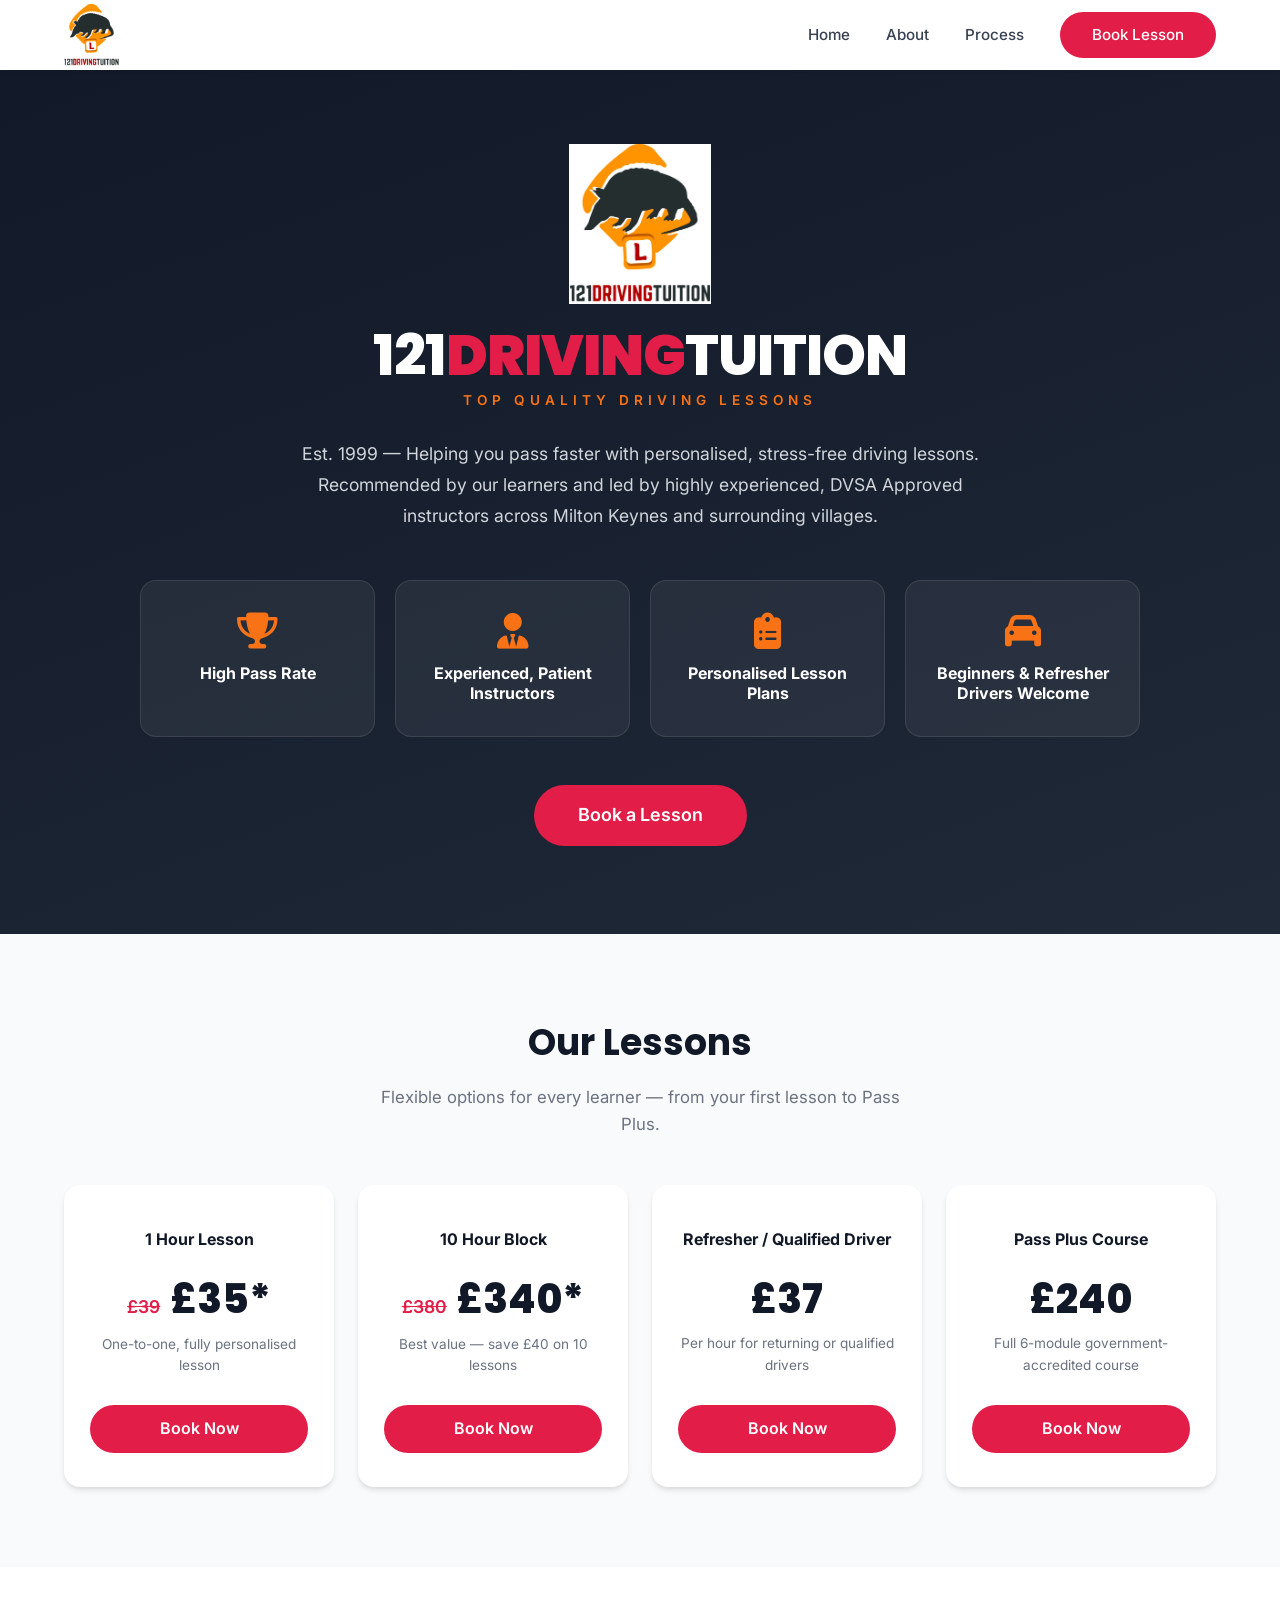
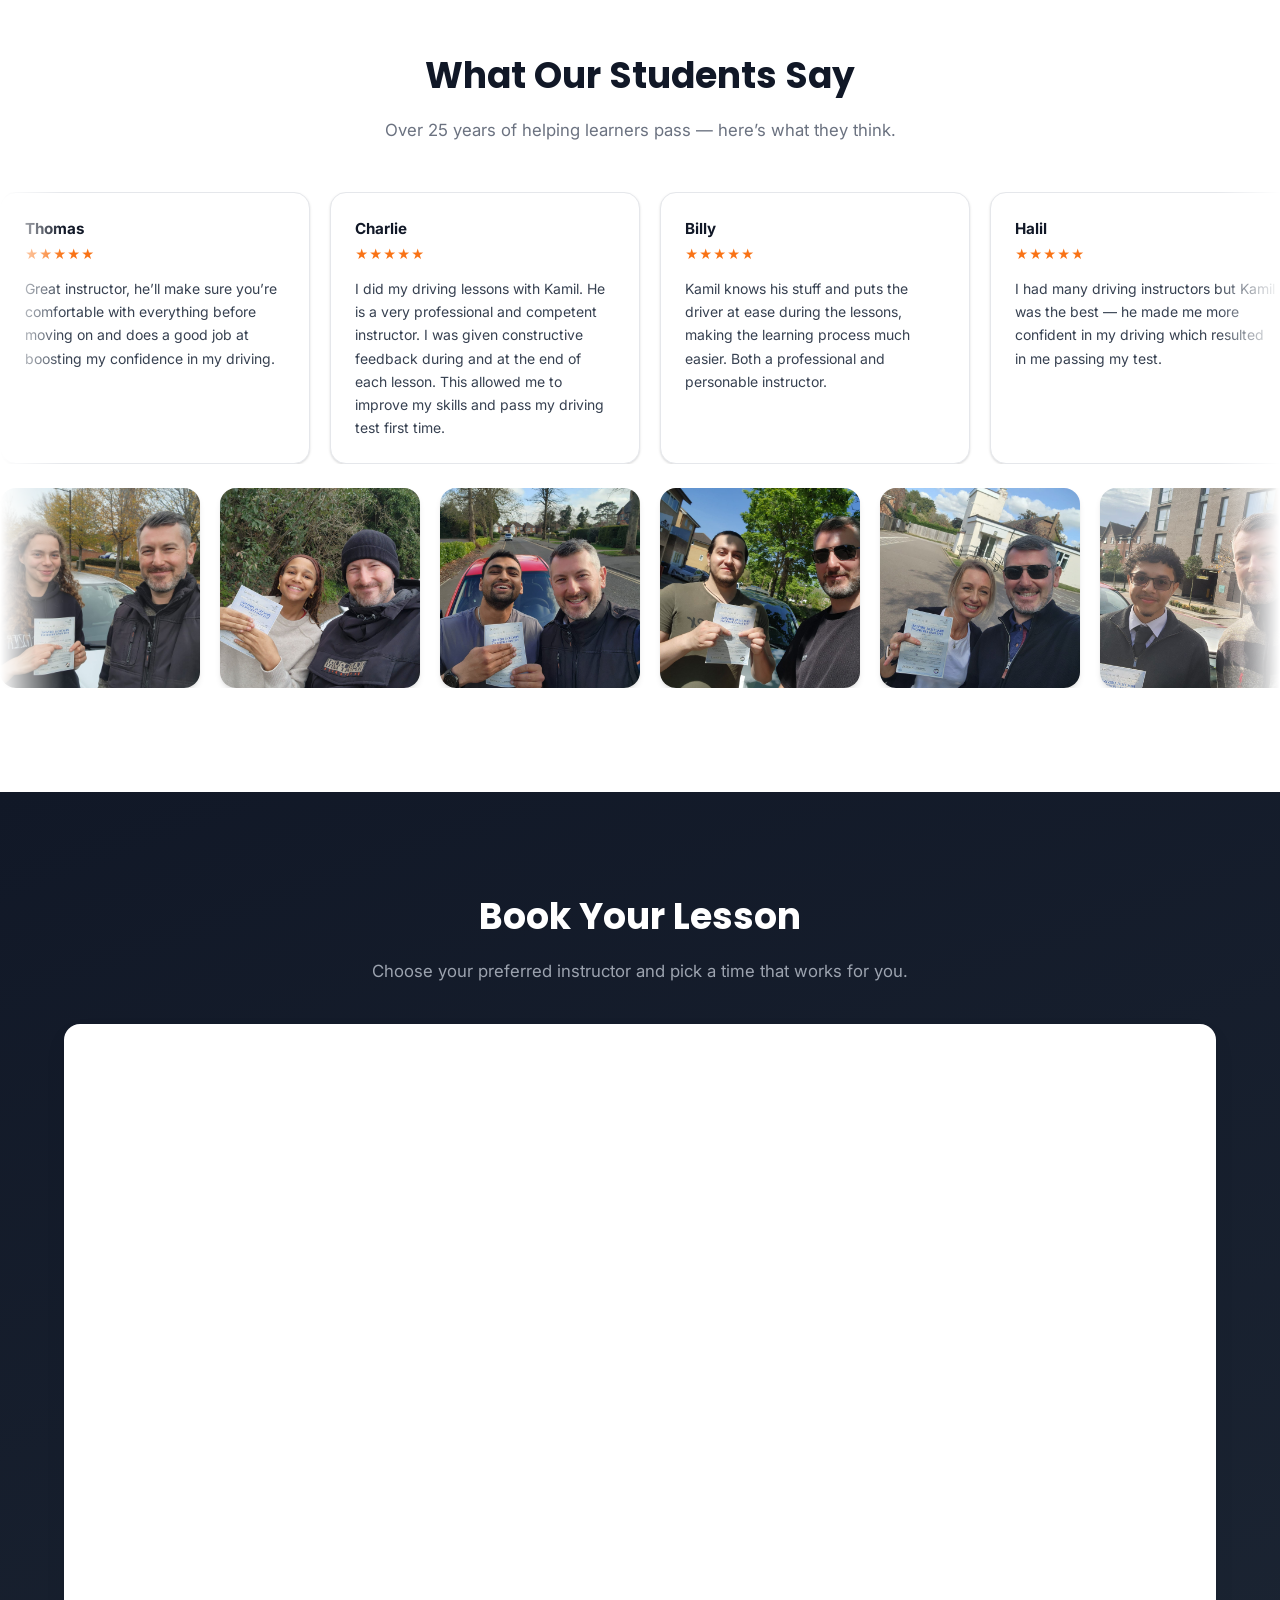
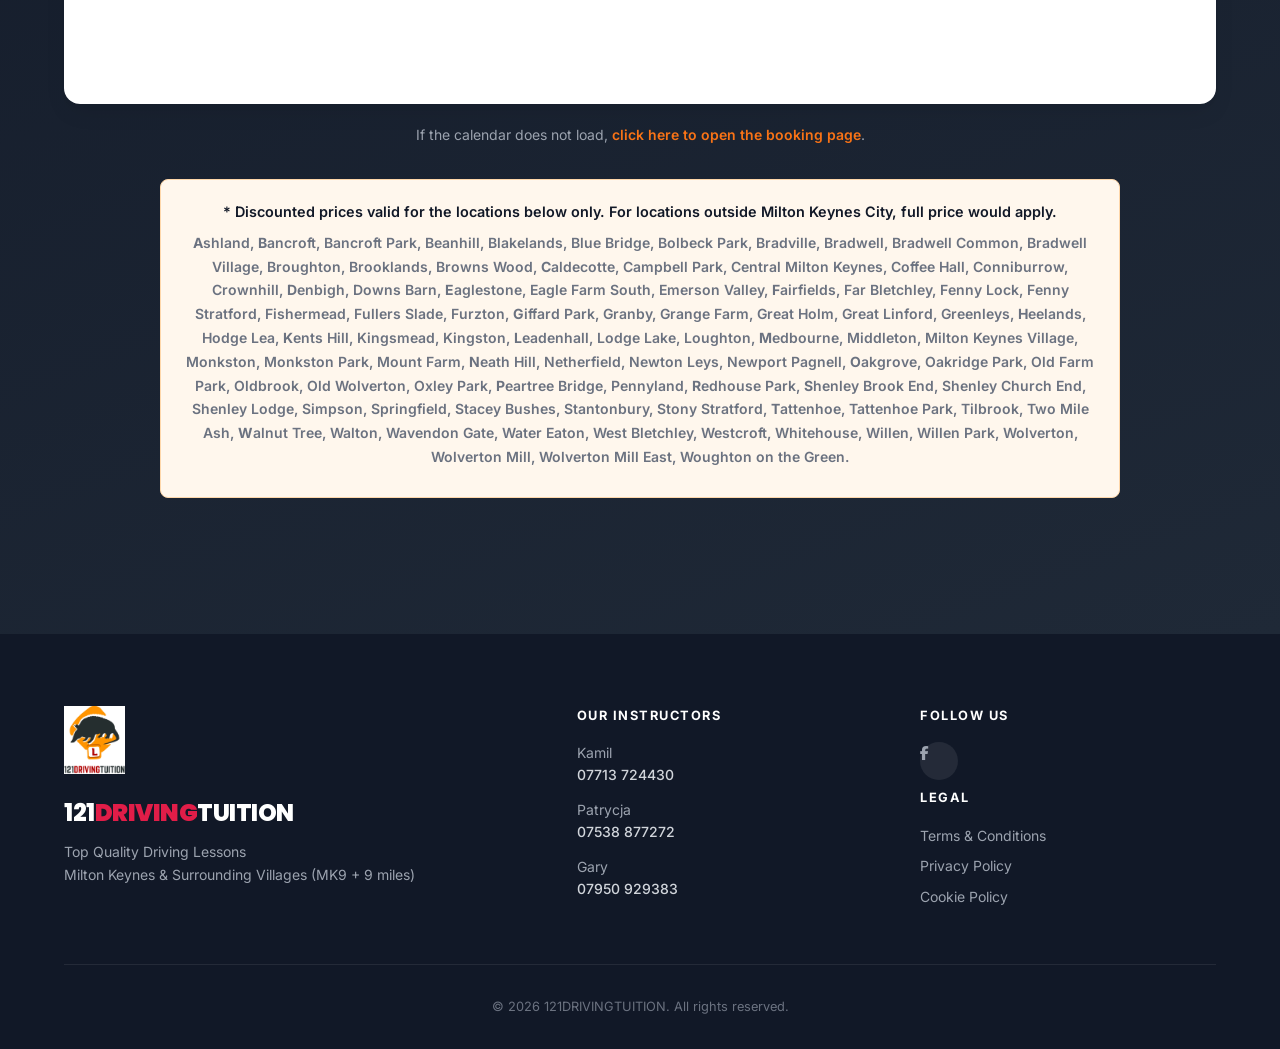
==== commit bc70b48b: "Update: hero text, pricing, disclaimer, photos, footer names, about badges" ====
--- a/index.html
+++ b/index.html
@@ -46,7 +46,7 @@
       <div class="hero-features">
         <div class="feature-card">
           <i class="fas fa-trophy"></i>
-          <span>94% Pass Rate</span>
+          <span>High Pass Rate</span>
         </div>
         <div class="feature-card">
           <i class="fas fa-user-tie"></i>
@@ -72,18 +72,15 @@
       <h2 class="section-title">Our Lessons</h2>
       <p class="section-subtitle">Flexible options for every learner — from your first lesson to Pass Plus.</p>
 
-      <div class="pricing-disclaimer">
-        <p>Discounted prices valid for the locations below only. For locations outside Milton Keynes City, full price would apply.</p>
-        <p class="estates">Ashland, Bancroft, Bancroft Park, Beanhill, Blakelands, Blue Bridge, Bolbeck Park, Bradville, Bradwell, Bradwell Common, Bradwell Village, Broughton, Brooklands, Browns Wood, Caldecotte, Campbell Park, Central Milton Keynes, Coffee Hall, Conniburrow, Crownhill, Denbigh, Downs Barn, Eaglestone, Eagle Farm South, Emerson Valley, Fairfields, Far Bletchley, Fenny Lock, Fenny Stratford, Fishermead, Fullers Slade, Furzton, Giffard Park, Granby, Grange Farm, Great Holm, Great Linford, Greenleys, Heelands, Hodge Lea, Kents Hill, Kingsmead, Kingston, Leadenhall, Lodge Lake, Loughton, Medbourne, Middleton, Milton Keynes Village, Monkston, Monkston Park, Mount Farm, Neath Hill, Netherfield, Newton Leys, Newport Pagnell, Oakgrove, Oakridge Park, Old Farm Park, Oldbrook, Old Wolverton, Oxley Park, Peartree Bridge, Pennyland, Redhouse Park, Shenley Brook End, Shenley Church End, Shenley Lodge, Simpson, Springfield, Stacey Bushes, Stantonbury, Stony Stratford, Tattenhoe, Tattenhoe Park, Tilbrook, Two Mile Ash, Walnut Tree, Walton, Wavendon Gate, Water Eaton, West Bletchley, Westcroft, Whitehouse, Willen, Willen Park, Wolverton, Wolverton Mill, Wolverton Mill East, Woughton on the Green.</p>
-      </div>
 
       <div class="pricing-grid">
+
 
         <div class="pricing-card">
           <h3>1 Hour Lesson</h3>
           <div class="price-block">
             <span class="price-old">&pound;39</span>
-            <span class="price-new">&pound;35</span>
+            <span class="price-new">&pound;35*</span>
           </div>
           <p>One-to-one, fully personalised lesson</p>
           <a href="#book" class="btn-red">Book Now</a>
@@ -93,7 +90,7 @@
           <h3>10 Hour Block</h3>
           <div class="price-block">
             <span class="price-old">&pound;380</span>
-            <span class="price-new">&pound;340</span>
+            <span class="price-new">&pound;340*</span>
           </div>
           <p>Best value &mdash; save &pound;40 on 10 lessons</p>
           <a href="#book" class="btn-red">Book Now</a>
@@ -191,7 +188,6 @@
         <div class="p-card"><img src="images/photos/photo_15.jpeg" alt="Student passing test" loading="lazy"></div>
         <div class="p-card"><img src="images/photos/photo_16.jpeg" alt="Student passing test" loading="lazy"></div>
         <div class="p-card"><img src="images/photos/photo_17.jpeg" alt="Student passing test" loading="lazy"></div>
-        <div class="p-card"><img src="images/photos/photo_18.jpeg" alt="Student passing test" loading="lazy"></div>
         <div class="p-card"><img src="images/photos/photo_19.jpeg" alt="Student passing test" loading="lazy"></div>
         <div class="p-card"><img src="images/photos/photo_20.jpeg" alt="Student passing test" loading="lazy"></div>
         <div class="p-card"><img src="images/photos/photo_21.jpeg" alt="Student passing test" loading="lazy"></div>
@@ -219,7 +215,6 @@
         <div class="p-card"><img src="images/photos/photo_15.jpeg" alt="Student passing test" loading="lazy"></div>
         <div class="p-card"><img src="images/photos/photo_16.jpeg" alt="Student passing test" loading="lazy"></div>
         <div class="p-card"><img src="images/photos/photo_17.jpeg" alt="Student passing test" loading="lazy"></div>
-        <div class="p-card"><img src="images/photos/photo_18.jpeg" alt="Student passing test" loading="lazy"></div>
         <div class="p-card"><img src="images/photos/photo_19.jpeg" alt="Student passing test" loading="lazy"></div>
         <div class="p-card"><img src="images/photos/photo_20.jpeg" alt="Student passing test" loading="lazy"></div>
         <div class="p-card"><img src="images/photos/photo_21.jpeg" alt="Student passing test" loading="lazy"></div>
@@ -257,6 +252,10 @@
            target="_blank" rel="noopener noreferrer"
            style="color:#F97316;font-weight:600;">click here to open the booking page</a>.
       </p>
+      <div class="pricing-disclaimer" style="margin-top:2rem;">
+        <p>* Discounted prices valid for the locations below only. For locations outside Milton Keynes City, full price would apply.</p>
+        <p class="estates"><b>A</b>shland, <b>B</b>ancroft, Bancroft Park, Beanhill, Blakelands, Blue Bridge, Bolbeck Park, Bradville, Bradwell, Bradwell Common, Bradwell Village, Broughton, Brooklands, Browns Wood, <b>C</b>aldecotte, Campbell Park, Central Milton Keynes, Coffee Hall, Conniburrow, Crownhill, <b>D</b>enbigh, Downs Barn, <b>E</b>aglestone, Eagle Farm South, Emerson Valley, <b>F</b>airfields, Far Bletchley, Fenny Lock, Fenny Stratford, Fishermead, Fullers Slade, Furzton, <b>G</b>iffard Park, Granby, Grange Farm, Great Holm, Great Linford, Greenleys, <b>H</b>eelands, Hodge Lea, <b>K</b>ents Hill, Kingsmead, Kingston, <b>L</b>eadenhall, Lodge Lake, Loughton, <b>M</b>edbourne, Middleton, Milton Keynes Village, Monkston, Monkston Park, Mount Farm, <b>N</b>eath Hill, Netherfield, Newton Leys, Newport Pagnell, <b>O</b>akgrove, Oakridge Park, Old Farm Park, Oldbrook, Old Wolverton, Oxley Park, <b>P</b>eartree Bridge, Pennyland, <b>R</b>edhouse Park, <b>S</b>henley Brook End, Shenley Church End, Shenley Lodge, Simpson, Springfield, Stacey Bushes, Stantonbury, Stony Stratford, <b>T</b>attenhoe, Tattenhoe Park, Tilbrook, Two Mile Ash, <b>W</b>alnut Tree, Walton, Wavendon Gate, Water Eaton, West Bletchley, Westcroft, Whitehouse, Willen, Willen Park, Wolverton, Wolverton Mill, Wolverton Mill East, Woughton on the Green.</p>
+      </div>
     </div>
   </section>
 
@@ -273,7 +272,7 @@
 
         <div class="footer-col">
           <h4>Our Instructors</h4>
-          <p>Kamil Chłopecki<br><a href="tel:07713724430" class="tel">07713 724430</a></p>
+          <p>Kamil<br><a href="tel:07713724430" class="tel">07713 724430</a></p>
           <p>Patrycja<br><a href="tel:07538877272" class="tel">07538 877272</a></p>
           <p>Gary<br><a href="tel:07950929383" class="tel">07950 929383</a></p>
         </div>
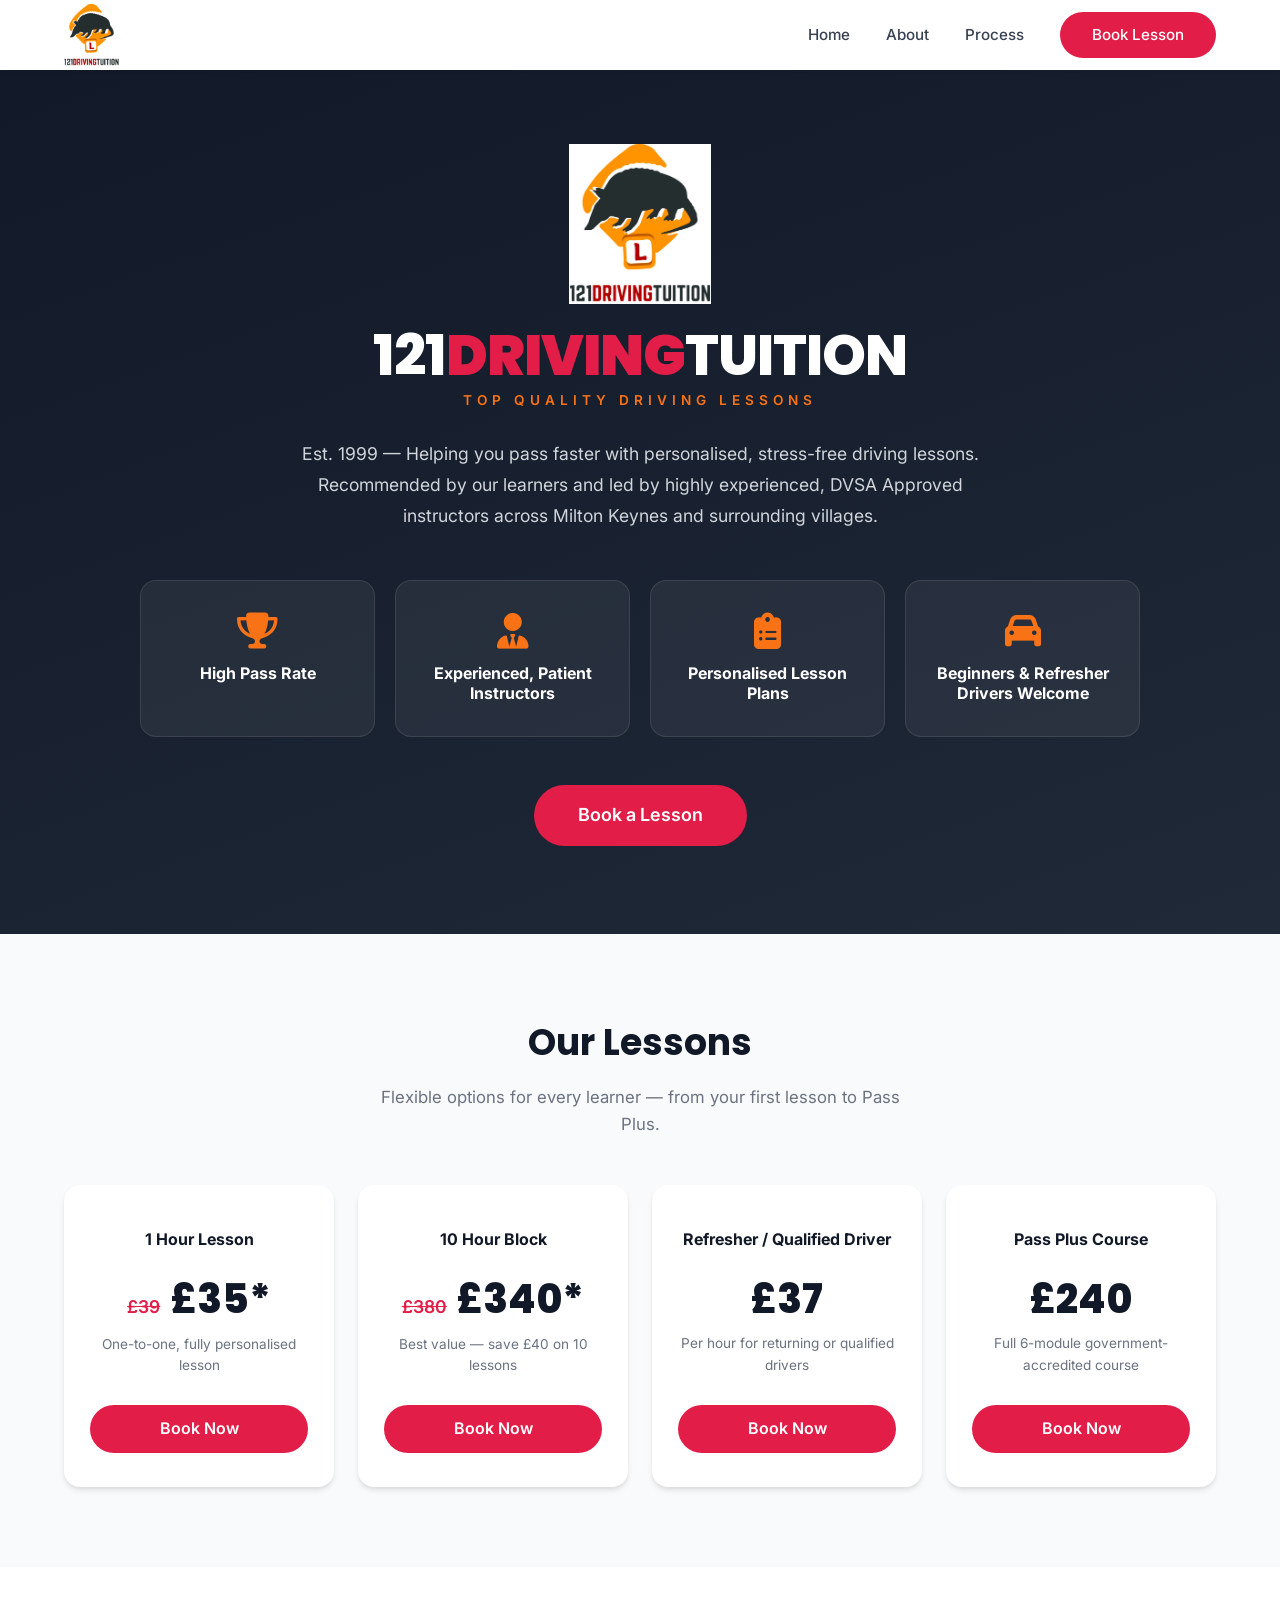
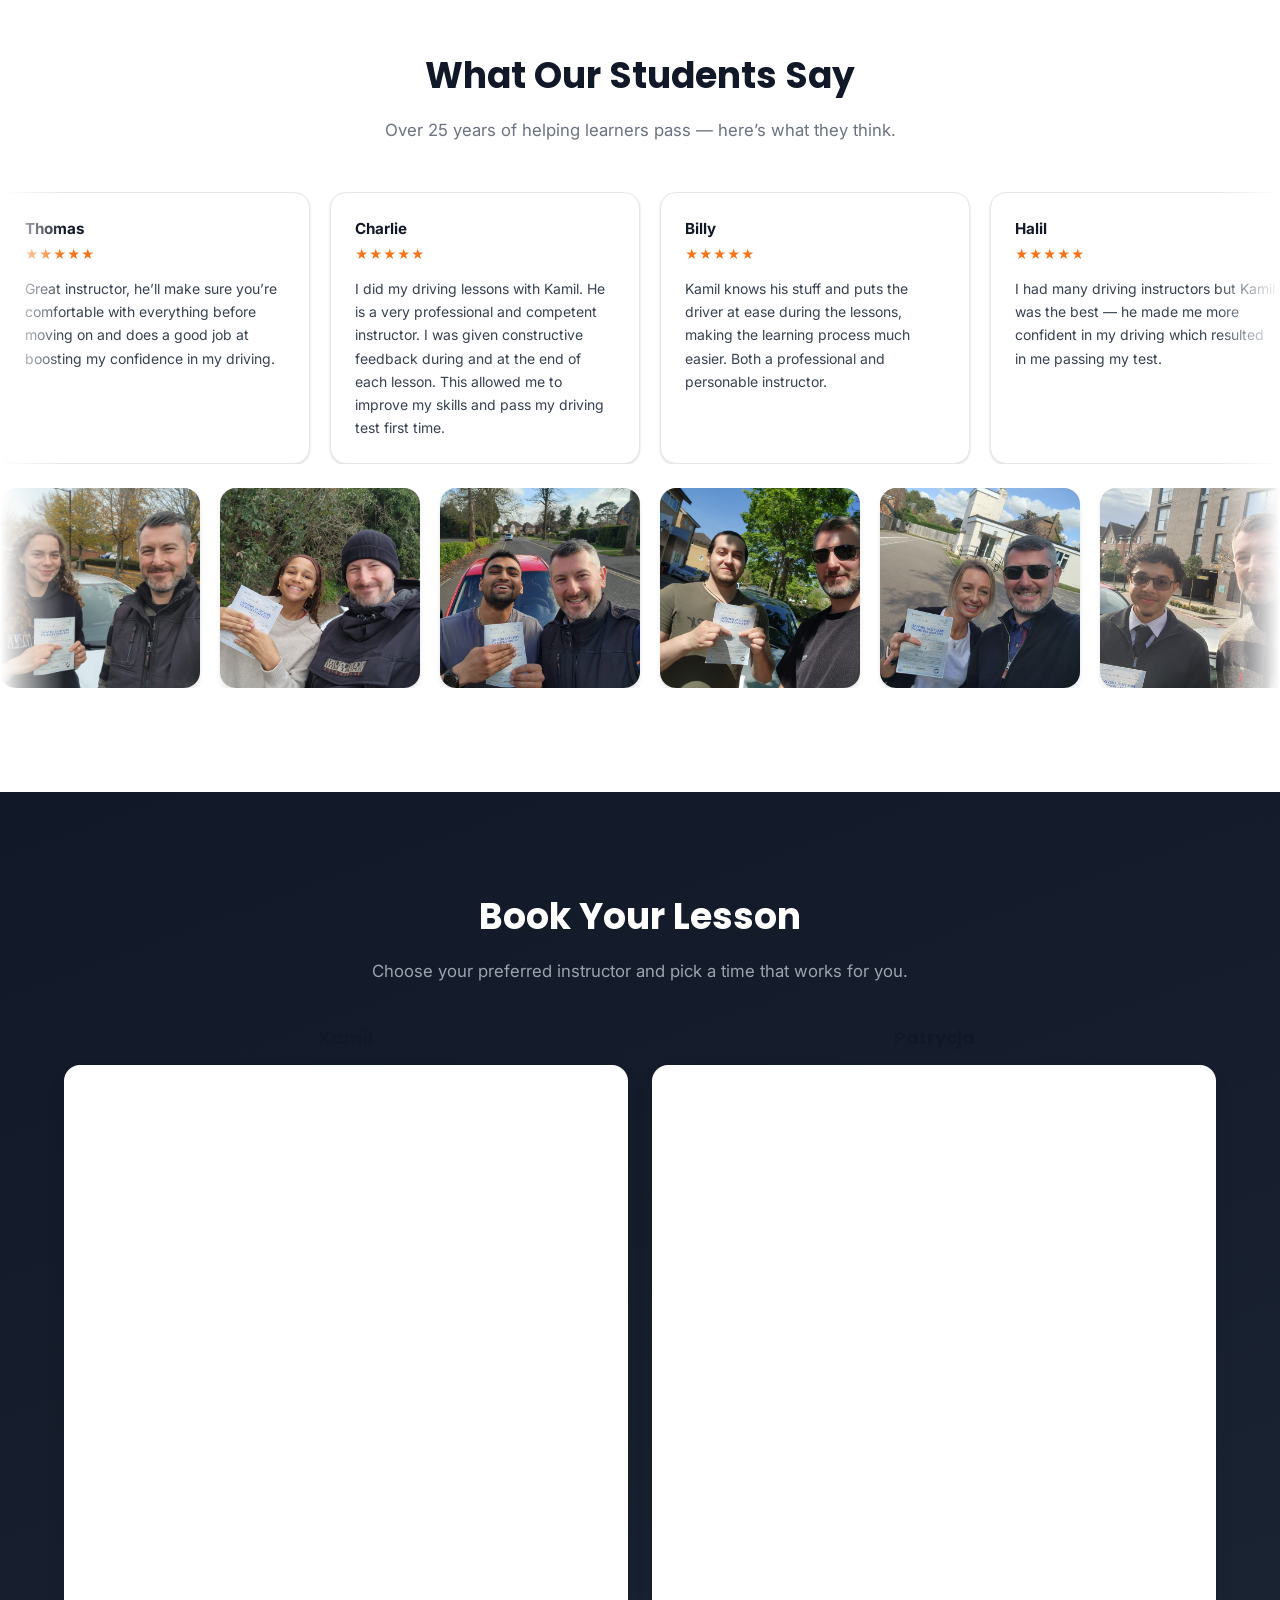
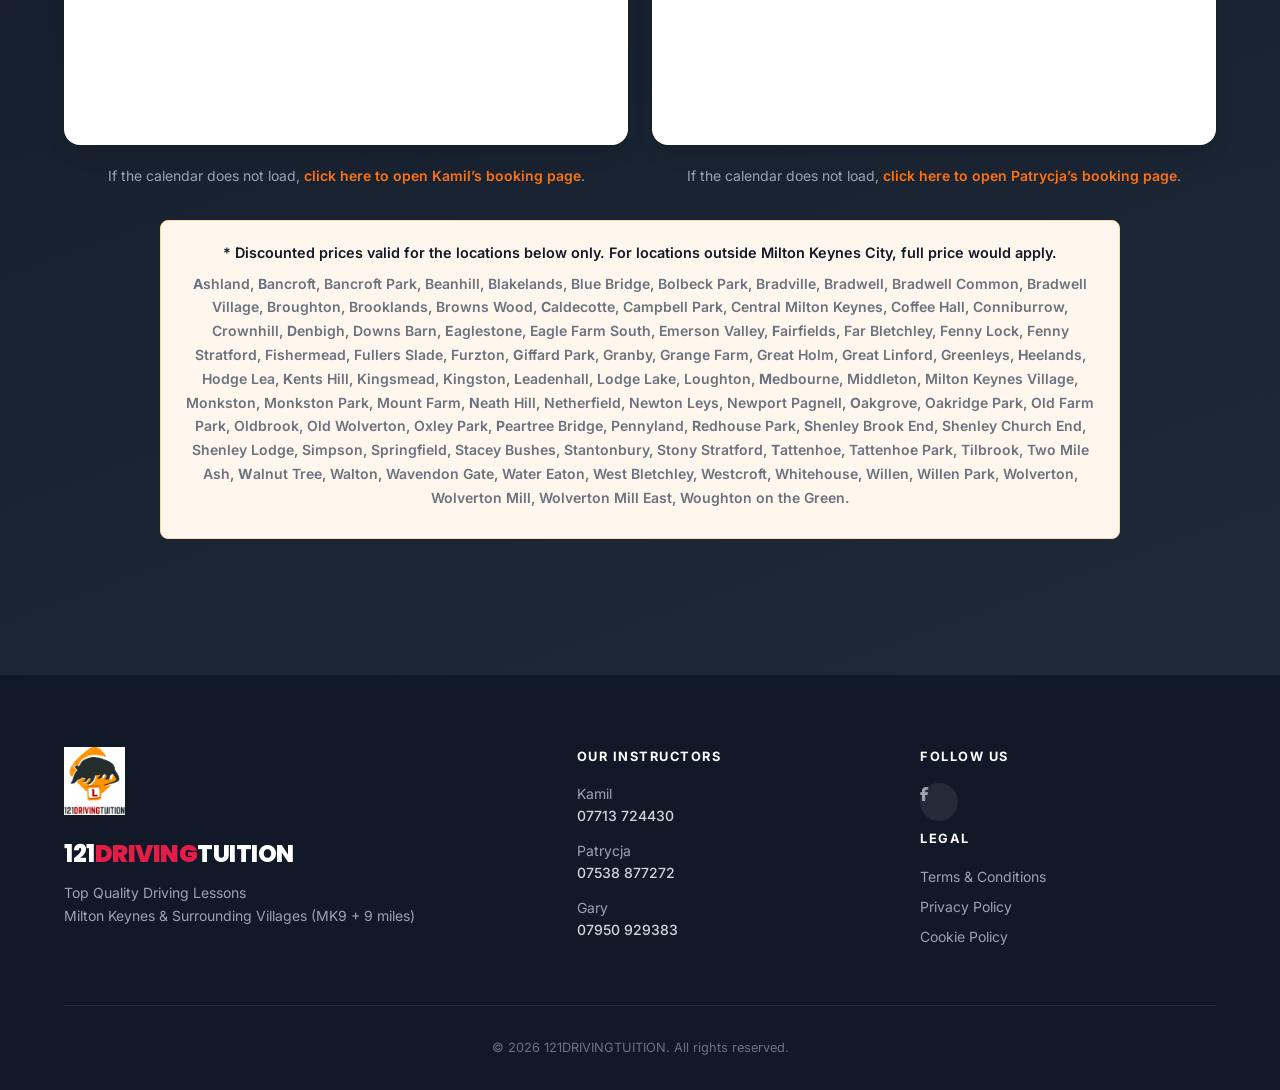
==== commit de3887af: "Update Patrycja/Gary copy, simplify Manual card, tweak pass-rate wording, add Patrycja booking calen" ====
--- a/index.html
+++ b/index.html
@@ -5,7 +5,7 @@
   <meta name="viewport" content="width=device-width, initial-scale=1.0">
   <meta name="description" content="121 DRIVING TUITION — Professional driving lessons in Milton Keynes. DVSA Approved instructors, 94% pass rate. Book online today.">
   <title>121DRIVINGTUITION | Driving Lessons Milton Keynes</title>
-  <link rel="stylesheet" href="css/style.css">
+  <link rel="stylesheet" href="css/driving_instructor_mk_style.css">
   <link rel="preconnect" href="https://fonts.googleapis.com">
   <link rel="preconnect" href="https://fonts.gstatic.com" crossorigin>
   <link href="https://fonts.googleapis.com/css2?family=Inter:wght@400;500;600;700&family=Poppins:wght@600;700;800;900&display=swap" rel="stylesheet">
@@ -17,12 +17,12 @@
   <nav class="navbar" id="navbar">
     <div class="nav-inner">
       <a href="index.html" class="nav-logo">
-        <img src="images/logo.jpg" alt="121DRIVINGTUITION logo">
+        <img src="images/driving_instructor_mk_logo.jpg" alt="121DRIVINGTUITION logo">
       </a>
       <ul class="nav-menu" id="nav-menu">
         <li><a href="#home"         class="nav-link">Home</a></li>
-        <li><a href="about.html"    class="nav-link">About</a></li>
-        <li><a href="process.html"  class="nav-link">Process</a></li>
+        <li><a href="driving_instructor_mk_about.html"    class="nav-link">About</a></li>
+        <li><a href="driving_instructor_mk_process.html"  class="nav-link">Process</a></li>
         <li><a href="#book"         class="nav-link btn-red">Book Lesson</a></li>
       </ul>
       <button class="hamburger" id="hamburger" aria-label="Toggle menu">
@@ -34,7 +34,7 @@
   <!-- ====== SECTION ONE: HERO ====== -->
   <section id="home" class="hero">
     <div class="container">
-      <img src="images/logo.jpg" alt="121DRIVINGTUITION" class="hero-logo">
+      <img src="images/driving_instructor_mk_logo.jpg" alt="121DRIVINGTUITION" class="hero-logo">
       <h1 class="hero-company brand">121<strong>DRIVING</strong>TUITION</h1>
       <p class="hero-tagline">Top Quality Driving Lessons</p>
       <p class="hero-description">
@@ -171,58 +171,58 @@
       <div class="scroll-track photo-track" id="photo-track">
 
         <!-- Set 1 -->
-        <div class="p-card"><img src="images/photos/photo_01.jpeg" alt="Student passing test" loading="lazy"></div>
-        <div class="p-card"><img src="images/photos/photo_02.jpeg" alt="Student passing test" loading="lazy"></div>
-        <div class="p-card"><img src="images/photos/photo_03.jpeg" alt="Student passing test" loading="lazy"></div>
-        <div class="p-card"><img src="images/photos/photo_04.jpeg" alt="Student passing test" loading="lazy"></div>
-        <div class="p-card"><img src="images/photos/photo_05.jpeg" alt="Student passing test" loading="lazy"></div>
-        <div class="p-card"><img src="images/photos/photo_06.jpeg" alt="Student passing test" loading="lazy"></div>
-        <div class="p-card"><img src="images/photos/photo_07.jpeg" alt="Student passing test" loading="lazy"></div>
-        <div class="p-card"><img src="images/photos/photo_08.jpeg" alt="Student passing test" loading="lazy"></div>
-        <div class="p-card"><img src="images/photos/photo_09.jpeg" alt="Student passing test" loading="lazy"></div>
-        <div class="p-card"><img src="images/photos/photo_10.jpeg" alt="Student passing test" loading="lazy"></div>
-        <div class="p-card"><img src="images/photos/photo_11.jpeg" alt="Student passing test" loading="lazy"></div>
-        <div class="p-card"><img src="images/photos/photo_12.jpeg" alt="Student passing test" loading="lazy"></div>
-        <div class="p-card"><img src="images/photos/photo_13.jpeg" alt="Student passing test" loading="lazy"></div>
-        <div class="p-card"><img src="images/photos/photo_14.jpeg" alt="Student passing test" loading="lazy"></div>
-        <div class="p-card"><img src="images/photos/photo_15.jpeg" alt="Student passing test" loading="lazy"></div>
-        <div class="p-card"><img src="images/photos/photo_16.jpeg" alt="Student passing test" loading="lazy"></div>
-        <div class="p-card"><img src="images/photos/photo_17.jpeg" alt="Student passing test" loading="lazy"></div>
-        <div class="p-card"><img src="images/photos/photo_19.jpeg" alt="Student passing test" loading="lazy"></div>
-        <div class="p-card"><img src="images/photos/photo_20.jpeg" alt="Student passing test" loading="lazy"></div>
-        <div class="p-card"><img src="images/photos/photo_21.jpeg" alt="Student passing test" loading="lazy"></div>
-        <div class="p-card"><img src="images/photos/photo_22.jpeg" alt="Student passing test" loading="lazy"></div>
-        <div class="p-card"><img src="images/photos/photo_23.jpeg" alt="Student passing test" loading="lazy"></div>
-        <div class="p-card"><img src="images/photos/photo_24.jpeg" alt="Student passing test" loading="lazy"></div>
-        <div class="p-card"><img src="images/photos/photo_25.jpeg" alt="Student passing test" loading="lazy"></div>
-        <div class="p-card"><img src="images/photos/photo_26.jpeg" alt="Student passing test" loading="lazy"></div>
+        <div class="p-card"><img src="images/photos/driving_instructor_mk_photo_01.jpeg" alt="Student passing test" loading="lazy"></div>
+        <div class="p-card"><img src="images/photos/driving_instructor_mk_photo_02.jpeg" alt="Student passing test" loading="lazy"></div>
+        <div class="p-card"><img src="images/photos/driving_instructor_mk_photo_03.jpeg" alt="Student passing test" loading="lazy"></div>
+        <div class="p-card"><img src="images/photos/driving_instructor_mk_photo_04.jpeg" alt="Student passing test" loading="lazy"></div>
+        <div class="p-card"><img src="images/photos/driving_instructor_mk_photo_05.jpeg" alt="Student passing test" loading="lazy"></div>
+        <div class="p-card"><img src="images/photos/driving_instructor_mk_photo_06.jpeg" alt="Student passing test" loading="lazy"></div>
+        <div class="p-card"><img src="images/photos/driving_instructor_mk_photo_07.jpeg" alt="Student passing test" loading="lazy"></div>
+        <div class="p-card"><img src="images/photos/driving_instructor_mk_photo_08.jpeg" alt="Student passing test" loading="lazy"></div>
+        <div class="p-card"><img src="images/photos/driving_instructor_mk_photo_09.jpeg" alt="Student passing test" loading="lazy"></div>
+        <div class="p-card"><img src="images/photos/driving_instructor_mk_photo_10.jpeg" alt="Student passing test" loading="lazy"></div>
+        <div class="p-card"><img src="images/photos/driving_instructor_mk_photo_11.jpeg" alt="Student passing test" loading="lazy"></div>
+        <div class="p-card"><img src="images/photos/driving_instructor_mk_photo_12.jpeg" alt="Student passing test" loading="lazy"></div>
+        <div class="p-card"><img src="images/photos/driving_instructor_mk_photo_13.jpeg" alt="Student passing test" loading="lazy"></div>
+        <div class="p-card"><img src="images/photos/driving_instructor_mk_photo_14.jpeg" alt="Student passing test" loading="lazy"></div>
+        <div class="p-card"><img src="images/photos/driving_instructor_mk_photo_15.jpeg" alt="Student passing test" loading="lazy"></div>
+        <div class="p-card"><img src="images/photos/driving_instructor_mk_photo_16.jpeg" alt="Student passing test" loading="lazy"></div>
+        <div class="p-card"><img src="images/photos/driving_instructor_mk_photo_17.jpeg" alt="Student passing test" loading="lazy"></div>
+        <div class="p-card"><img src="images/photos/driving_instructor_mk_photo_19.jpeg" alt="Student passing test" loading="lazy"></div>
+        <div class="p-card"><img src="images/photos/driving_instructor_mk_photo_20.jpeg" alt="Student passing test" loading="lazy"></div>
+        <div class="p-card"><img src="images/photos/driving_instructor_mk_photo_21.jpeg" alt="Student passing test" loading="lazy"></div>
+        <div class="p-card"><img src="images/photos/driving_instructor_mk_photo_22.jpeg" alt="Student passing test" loading="lazy"></div>
+        <div class="p-card"><img src="images/photos/driving_instructor_mk_photo_23.jpeg" alt="Student passing test" loading="lazy"></div>
+        <div class="p-card"><img src="images/photos/driving_instructor_mk_photo_24.jpeg" alt="Student passing test" loading="lazy"></div>
+        <div class="p-card"><img src="images/photos/driving_instructor_mk_photo_25.jpeg" alt="Student passing test" loading="lazy"></div>
+        <div class="p-card"><img src="images/photos/driving_instructor_mk_photo_26.jpeg" alt="Student passing test" loading="lazy"></div>
 
         <!-- Set 2 (duplicate for seamless loop) -->
-        <div class="p-card"><img src="images/photos/photo_01.jpeg" alt="Student passing test" loading="lazy"></div>
-        <div class="p-card"><img src="images/photos/photo_02.jpeg" alt="Student passing test" loading="lazy"></div>
-        <div class="p-card"><img src="images/photos/photo_03.jpeg" alt="Student passing test" loading="lazy"></div>
-        <div class="p-card"><img src="images/photos/photo_04.jpeg" alt="Student passing test" loading="lazy"></div>
-        <div class="p-card"><img src="images/photos/photo_05.jpeg" alt="Student passing test" loading="lazy"></div>
-        <div class="p-card"><img src="images/photos/photo_06.jpeg" alt="Student passing test" loading="lazy"></div>
-        <div class="p-card"><img src="images/photos/photo_07.jpeg" alt="Student passing test" loading="lazy"></div>
-        <div class="p-card"><img src="images/photos/photo_08.jpeg" alt="Student passing test" loading="lazy"></div>
-        <div class="p-card"><img src="images/photos/photo_09.jpeg" alt="Student passing test" loading="lazy"></div>
-        <div class="p-card"><img src="images/photos/photo_10.jpeg" alt="Student passing test" loading="lazy"></div>
-        <div class="p-card"><img src="images/photos/photo_11.jpeg" alt="Student passing test" loading="lazy"></div>
-        <div class="p-card"><img src="images/photos/photo_12.jpeg" alt="Student passing test" loading="lazy"></div>
-        <div class="p-card"><img src="images/photos/photo_13.jpeg" alt="Student passing test" loading="lazy"></div>
-        <div class="p-card"><img src="images/photos/photo_14.jpeg" alt="Student passing test" loading="lazy"></div>
-        <div class="p-card"><img src="images/photos/photo_15.jpeg" alt="Student passing test" loading="lazy"></div>
-        <div class="p-card"><img src="images/photos/photo_16.jpeg" alt="Student passing test" loading="lazy"></div>
-        <div class="p-card"><img src="images/photos/photo_17.jpeg" alt="Student passing test" loading="lazy"></div>
-        <div class="p-card"><img src="images/photos/photo_19.jpeg" alt="Student passing test" loading="lazy"></div>
-        <div class="p-card"><img src="images/photos/photo_20.jpeg" alt="Student passing test" loading="lazy"></div>
-        <div class="p-card"><img src="images/photos/photo_21.jpeg" alt="Student passing test" loading="lazy"></div>
-        <div class="p-card"><img src="images/photos/photo_22.jpeg" alt="Student passing test" loading="lazy"></div>
-        <div class="p-card"><img src="images/photos/photo_23.jpeg" alt="Student passing test" loading="lazy"></div>
-        <div class="p-card"><img src="images/photos/photo_24.jpeg" alt="Student passing test" loading="lazy"></div>
-        <div class="p-card"><img src="images/photos/photo_25.jpeg" alt="Student passing test" loading="lazy"></div>
-        <div class="p-card"><img src="images/photos/photo_26.jpeg" alt="Student passing test" loading="lazy"></div>
+        <div class="p-card"><img src="images/photos/driving_instructor_mk_photo_01.jpeg" alt="Student passing test" loading="lazy"></div>
+        <div class="p-card"><img src="images/photos/driving_instructor_mk_photo_02.jpeg" alt="Student passing test" loading="lazy"></div>
+        <div class="p-card"><img src="images/photos/driving_instructor_mk_photo_03.jpeg" alt="Student passing test" loading="lazy"></div>
+        <div class="p-card"><img src="images/photos/driving_instructor_mk_photo_04.jpeg" alt="Student passing test" loading="lazy"></div>
+        <div class="p-card"><img src="images/photos/driving_instructor_mk_photo_05.jpeg" alt="Student passing test" loading="lazy"></div>
+        <div class="p-card"><img src="images/photos/driving_instructor_mk_photo_06.jpeg" alt="Student passing test" loading="lazy"></div>
+        <div class="p-card"><img src="images/photos/driving_instructor_mk_photo_07.jpeg" alt="Student passing test" loading="lazy"></div>
+        <div class="p-card"><img src="images/photos/driving_instructor_mk_photo_08.jpeg" alt="Student passing test" loading="lazy"></div>
+        <div class="p-card"><img src="images/photos/driving_instructor_mk_photo_09.jpeg" alt="Student passing test" loading="lazy"></div>
+        <div class="p-card"><img src="images/photos/driving_instructor_mk_photo_10.jpeg" alt="Student passing test" loading="lazy"></div>
+        <div class="p-card"><img src="images/photos/driving_instructor_mk_photo_11.jpeg" alt="Student passing test" loading="lazy"></div>
+        <div class="p-card"><img src="images/photos/driving_instructor_mk_photo_12.jpeg" alt="Student passing test" loading="lazy"></div>
+        <div class="p-card"><img src="images/photos/driving_instructor_mk_photo_13.jpeg" alt="Student passing test" loading="lazy"></div>
+        <div class="p-card"><img src="images/photos/driving_instructor_mk_photo_14.jpeg" alt="Student passing test" loading="lazy"></div>
+        <div class="p-card"><img src="images/photos/driving_instructor_mk_photo_15.jpeg" alt="Student passing test" loading="lazy"></div>
+        <div class="p-card"><img src="images/photos/driving_instructor_mk_photo_16.jpeg" alt="Student passing test" loading="lazy"></div>
+        <div class="p-card"><img src="images/photos/driving_instructor_mk_photo_17.jpeg" alt="Student passing test" loading="lazy"></div>
+        <div class="p-card"><img src="images/photos/driving_instructor_mk_photo_19.jpeg" alt="Student passing test" loading="lazy"></div>
+        <div class="p-card"><img src="images/photos/driving_instructor_mk_photo_20.jpeg" alt="Student passing test" loading="lazy"></div>
+        <div class="p-card"><img src="images/photos/driving_instructor_mk_photo_21.jpeg" alt="Student passing test" loading="lazy"></div>
+        <div class="p-card"><img src="images/photos/driving_instructor_mk_photo_22.jpeg" alt="Student passing test" loading="lazy"></div>
+        <div class="p-card"><img src="images/photos/driving_instructor_mk_photo_23.jpeg" alt="Student passing test" loading="lazy"></div>
+        <div class="p-card"><img src="images/photos/driving_instructor_mk_photo_24.jpeg" alt="Student passing test" loading="lazy"></div>
+        <div class="p-card"><img src="images/photos/driving_instructor_mk_photo_25.jpeg" alt="Student passing test" loading="lazy"></div>
+        <div class="p-card"><img src="images/photos/driving_instructor_mk_photo_26.jpeg" alt="Student passing test" loading="lazy"></div>
 
       </div>
     </div>
@@ -235,23 +235,48 @@
       <p class="section-subtitle">
         Choose your preferred instructor and pick a time that works for you.
       </p>
-      <div class="booking-embed">
-        <iframe
-          src="https://calendar.app.google/4KpMkFPTbg2GVFJC7"
-          width="100%"
-          height="680"
-          frameborder="0"
-          scrolling="yes"
-          title="Book a driving lesson with 121DRIVINGTUITION"
-          allow="payment">
-        </iframe>
-      </div>
-      <p style="margin-top:1.25rem;font-size:0.875rem;color:#9CA3AF;">
-        If the calendar does not load,
-        <a href="https://calendar.app.google/4KpMkFPTbg2GVFJC7"
-           target="_blank" rel="noopener noreferrer"
-           style="color:#F97316;font-weight:600;">click here to open the booking page</a>.
-      </p>
+      <div class="booking-grid">
+        <div class="booking-col">
+          <h3 class="booking-name">Kamil</h3>
+          <div class="booking-embed">
+            <iframe
+              src="https://calendar.app.google/4KpMkFPTbg2GVFJC7"
+              width="100%"
+              height="680"
+              frameborder="0"
+              scrolling="yes"
+              title="Book a driving lesson with Kamil"
+              allow="payment">
+            </iframe>
+          </div>
+          <p style="margin-top:1.25rem;font-size:0.875rem;color:#9CA3AF;">
+            If the calendar does not load,
+            <a href="https://calendar.app.google/4KpMkFPTbg2GVFJC7"
+               target="_blank" rel="noopener noreferrer"
+               style="color:#F97316;font-weight:600;">click here to open Kamil&rsquo;s booking page</a>.
+          </p>
+        </div>
+        <div class="booking-col">
+          <h3 class="booking-name">Patrycja</h3>
+          <div class="booking-embed">
+            <iframe
+              src="https://calendar.app.google/CU6mKyjB5NKSEWJ27"
+              width="100%"
+              height="680"
+              frameborder="0"
+              scrolling="yes"
+              title="Book a driving lesson with Patrycja"
+              allow="payment">
+            </iframe>
+          </div>
+          <p style="margin-top:1.25rem;font-size:0.875rem;color:#9CA3AF;">
+            If the calendar does not load,
+            <a href="https://calendar.app.google/CU6mKyjB5NKSEWJ27"
+               target="_blank" rel="noopener noreferrer"
+               style="color:#F97316;font-weight:600;">click here to open Patrycja&rsquo;s booking page</a>.
+          </p>
+        </div>
+      </div>
       <div class="pricing-disclaimer" style="margin-top:2rem;">
         <p>* Discounted prices valid for the locations below only. For locations outside Milton Keynes City, full price would apply.</p>
         <p class="estates"><b>A</b>shland, <b>B</b>ancroft, Bancroft Park, Beanhill, Blakelands, Blue Bridge, Bolbeck Park, Bradville, Bradwell, Bradwell Common, Bradwell Village, Broughton, Brooklands, Browns Wood, <b>C</b>aldecotte, Campbell Park, Central Milton Keynes, Coffee Hall, Conniburrow, Crownhill, <b>D</b>enbigh, Downs Barn, <b>E</b>aglestone, Eagle Farm South, Emerson Valley, <b>F</b>airfields, Far Bletchley, Fenny Lock, Fenny Stratford, Fishermead, Fullers Slade, Furzton, <b>G</b>iffard Park, Granby, Grange Farm, Great Holm, Great Linford, Greenleys, <b>H</b>eelands, Hodge Lea, <b>K</b>ents Hill, Kingsmead, Kingston, <b>L</b>eadenhall, Lodge Lake, Loughton, <b>M</b>edbourne, Middleton, Milton Keynes Village, Monkston, Monkston Park, Mount Farm, <b>N</b>eath Hill, Netherfield, Newton Leys, Newport Pagnell, <b>O</b>akgrove, Oakridge Park, Old Farm Park, Oldbrook, Old Wolverton, Oxley Park, <b>P</b>eartree Bridge, Pennyland, <b>R</b>edhouse Park, <b>S</b>henley Brook End, Shenley Church End, Shenley Lodge, Simpson, Springfield, Stacey Bushes, Stantonbury, Stony Stratford, <b>T</b>attenhoe, Tattenhoe Park, Tilbrook, Two Mile Ash, <b>W</b>alnut Tree, Walton, Wavendon Gate, Water Eaton, West Bletchley, Westcroft, Whitehouse, Willen, Willen Park, Wolverton, Wolverton Mill, Wolverton Mill East, Woughton on the Green.</p>
@@ -265,7 +290,7 @@
       <div class="footer-grid">
 
         <div class="footer-brand">
-          <img src="images/logo.jpg" alt="121DRIVINGTUITION" class="footer-logo">
+          <img src="images/driving_instructor_mk_logo.jpg" alt="121DRIVINGTUITION" class="footer-logo">
           <span class="brand">121<strong>DRIVING</strong>TUITION</span>
           <p>Top Quality Driving Lessons<br>Milton Keynes &amp; Surrounding Villages (MK9 + 9 miles)</p>
         </div>
@@ -288,9 +313,9 @@
           </div>
 
           <h4>Legal</h4>
-          <a href="terms.html">Terms &amp; Conditions</a>
-          <a href="privacy.html">Privacy Policy</a>
-          <a href="cookies.html">Cookie Policy</a>
+          <a href="driving_instructor_mk_terms.html">Terms &amp; Conditions</a>
+          <a href="driving_instructor_mk_privacy.html">Privacy Policy</a>
+          <a href="driving_instructor_mk_cookies.html">Cookie Policy</a>
         </div>
 
       </div>
@@ -298,6 +323,6 @@
     </div>
   </footer>
 
-  <script src="js/main.js"></script>
+  <script src="js/driving_instructor_mk_main.js"></script>
 </body>
 </html>
--- a/css/driving_instructor_mk_style.css
+++ b/css/driving_instructor_mk_style.css
@@ -0,0 +1,741 @@
+/* ============================================================
+   121DRIVINGTUITION — Main Stylesheet
+   ============================================================ */
+
+/* ---------- Variables ---------- */
+:root {
+  --orange:    #F97316;
+  --red:       #E11D48;
+  --red-hover: #BE123C;
+  --dark:      #111827;
+  --dark-2:    #1F2937;
+  --text:      #374151;
+  --text-light:#6B7280;
+  --surface:   #F9FAFB;
+  --border:    #E5E7EB;
+  --white:     #FFFFFF;
+  --shadow-sm: 0 1px 3px rgba(0,0,0,.1),0 1px 2px rgba(0,0,0,.06);
+  --shadow:    0 4px 6px -1px rgba(0,0,0,.1),0 2px 4px -1px rgba(0,0,0,.06);
+  --shadow-lg: 0 10px 25px -5px rgba(0,0,0,.1),0 4px 10px -5px rgba(0,0,0,.06);
+  --radius:    0.5rem;
+  --radius-lg: 1rem;
+  --font-body: 'Inter', sans-serif;
+  --font-head: 'Poppins', sans-serif;
+}
+
+/* ---------- Reset ---------- */
+*, *::before, *::after { box-sizing: border-box; margin: 0; padding: 0; }
+html { scroll-behavior: smooth; }
+body { font-family: var(--font-body); color: var(--text); background: var(--white); line-height: 1.6; }
+img  { display: block; max-width: 100%; height: auto; }
+a    { text-decoration: none; color: inherit; }
+ul   { list-style: none; }
+
+/* ---------- Utilities ---------- */
+.container { max-width: 1200px; margin: 0 auto; padding: 0 1.5rem; }
+
+.section-title {
+  font-family: var(--font-head);
+  font-size: clamp(1.75rem, 3vw, 2.25rem);
+  font-weight: 700;
+  color: var(--dark);
+  text-align: center;
+  margin-bottom: 0.75rem;
+}
+.section-subtitle {
+  text-align: center;
+  color: var(--text-light);
+  font-size: 1.05rem;
+  margin-bottom: 3rem;
+  max-width: 560px;
+  margin-left: auto;
+  margin-right: auto;
+}
+
+/* Brand name: 121<DRIVING>TUITION */
+.brand { font-family: var(--font-head); font-weight: 800; letter-spacing: -0.5px; }
+.brand strong { color: var(--red); font-weight: 900; }
+
+/* Buttons */
+.btn-red {
+  display: inline-block;
+  background: var(--red);
+  color: var(--white);
+  padding: 0.7rem 2rem;
+  border-radius: 9999px;
+  font-weight: 600;
+  font-size: 1rem;
+  transition: background .2s, transform .15s;
+  white-space: nowrap;
+}
+.btn-red:hover  { background: var(--red-hover); transform: translateY(-1px); color: var(--white); }
+.btn-red.large  { padding: 1rem 2.75rem; font-size: 1.125rem; }
+
+/* ============================================================
+   NAVBAR
+   ============================================================ */
+.navbar {
+  position: fixed;
+  inset: 0 0 auto 0;
+  background: var(--white);
+  box-shadow: var(--shadow-sm);
+  z-index: 1000;
+  height: 70px;
+}
+.nav-inner {
+  max-width: 1200px;
+  margin: 0 auto;
+  padding: 0 1.5rem;
+  height: 100%;
+  display: flex;
+  align-items: center;
+  justify-content: space-between;
+}
+.nav-logo img { height: 62px; width: auto; }
+
+.nav-menu {
+  display: flex;
+  align-items: center;
+  gap: 2.25rem;
+}
+.nav-link {
+  font-weight: 500;
+  color: var(--text);
+  font-size: 0.95rem;
+  transition: color .2s;
+}
+.nav-link:hover { color: var(--red); }
+.nav-link.btn-red { color: var(--white); }
+.nav-link.btn-red:hover { color: var(--white); }
+
+/* Hamburger */
+.hamburger {
+  display: none;
+  flex-direction: column;
+  justify-content: center;
+  gap: 5px;
+  width: 32px;
+  height: 32px;
+  cursor: pointer;
+  background: none;
+  border: none;
+  padding: 0;
+}
+.hamburger span {
+  display: block;
+  width: 100%;
+  height: 2px;
+  background: var(--dark);
+  border-radius: 2px;
+  transition: all .3s;
+}
+.hamburger.open span:nth-child(1) { transform: translateY(7px) rotate(45deg); }
+.hamburger.open span:nth-child(2) { opacity: 0; }
+.hamburger.open span:nth-child(3) { transform: translateY(-7px) rotate(-45deg); }
+
+/* ============================================================
+   HERO
+   ============================================================ */
+.hero {
+  padding: 9rem 0 5.5rem;
+  background: linear-gradient(160deg, #111827 0%, #1f2937 100%);
+  color: var(--white);
+  text-align: center;
+}
+.hero-logo { height: 160px; width: auto; margin: 0 auto 1.5rem; }
+
+.hero-company {
+  font-family: var(--font-head);
+  font-size: clamp(2.2rem, 5vw, 3.5rem);
+  font-weight: 800;
+  color: var(--white);
+  letter-spacing: -1px;
+  line-height: 1;
+  margin-bottom: 0.35rem;
+}
+.hero-company strong { color: var(--red); }
+
+.hero-tagline {
+  font-size: 0.85rem;
+  letter-spacing: 5px;
+  text-transform: uppercase;
+  color: var(--orange);
+  font-weight: 600;
+  margin-bottom: 1.75rem;
+}
+.hero-description {
+  max-width: 680px;
+  margin: 0 auto 3rem;
+  font-size: 1.1rem;
+  color: #D1D5DB;
+  line-height: 1.75;
+}
+
+/* Feature cards */
+.hero-features {
+  display: grid;
+  grid-template-columns: repeat(4, 1fr);
+  gap: 1.25rem;
+  max-width: 1000px;
+  margin: 0 auto 3rem;
+}
+.feature-card {
+  background: rgba(255,255,255,.06);
+  border: 1px solid rgba(255,255,255,.1);
+  border-radius: var(--radius-lg);
+  padding: 2rem 1.25rem;
+  display: flex;
+  flex-direction: column;
+  align-items: center;
+  gap: 0.875rem;
+  transition: background .2s;
+}
+.feature-card:hover { background: rgba(255,255,255,.1); }
+.feature-card i {
+  font-size: 2.25rem;
+  color: var(--orange);
+}
+.feature-card span {
+  font-size: 1rem;
+  font-weight: 700;
+  color: var(--white);
+  line-height: 1.3;
+}
+
+/* ============================================================
+   PRICING
+   ============================================================ */
+.pricing { padding: 5rem 0; background: var(--surface); }
+
+.pricing-grid {
+  display: grid;
+  grid-template-columns: repeat(4, 1fr);
+  gap: 1.5rem;
+}
+.pricing-card {
+  background: var(--white);
+  border-radius: var(--radius-lg);
+  padding: 2rem 1.5rem;
+  text-align: center;
+  box-shadow: var(--shadow);
+  display: flex;
+  flex-direction: column;
+  gap: 0;
+  transition: transform .2s, box-shadow .2s;
+  border: 2px solid transparent;
+}
+.pricing-card:hover {
+  transform: translateY(-5px);
+  box-shadow: var(--shadow-lg);
+  border-color: var(--red);
+}
+.pricing-card h3 {
+  font-size: 1rem;
+  font-weight: 700;
+  color: var(--dark);
+  margin-bottom: 1.25rem;
+  min-height: 2.5rem;
+  display: flex;
+  align-items: center;
+  justify-content: center;
+}
+.price-block { margin-bottom: 0.75rem; }
+.price-old {
+  display: inline-block;
+  font-size: 1.1rem;
+  font-weight: 600;
+  color: var(--red);
+  text-decoration: line-through;
+  margin-right: 0.4rem;
+}
+.price-new {
+  font-family: var(--font-head);
+  font-size: 2.5rem;
+  font-weight: 800;
+  color: var(--dark);
+  line-height: 1;
+}
+.price-single {
+  font-family: var(--font-head);
+  font-size: 2.5rem;
+  font-weight: 800;
+  color: var(--dark);
+  line-height: 1;
+}
+.pricing-card p {
+  color: var(--text-light);
+  font-size: 0.85rem;
+  margin-bottom: 1.75rem;
+  flex: 1;
+}
+
+/* Pricing disclaimer */
+.pricing-disclaimer {
+  background: #FFF7ED;
+  border: 1px solid #FED7AA;
+  border-radius: var(--radius);
+  padding: 1.25rem 1.5rem;
+  margin-bottom: 2.5rem;
+  max-width: 960px;
+  margin-left: auto;
+  margin-right: auto;
+}
+.pricing-disclaimer > p {
+  font-weight: 600;
+  color: var(--dark);
+  font-size: 0.9rem;
+  margin-bottom: 0.5rem;
+}
+.pricing-disclaimer .estates {
+  font-size: 0.875rem;
+  color: var(--text-light);
+  line-height: 1.7;
+}
+
+/* Booking embed */
+.booking-grid {
+  display: grid;
+  grid-template-columns: 1fr 1fr;
+  gap: 1.5rem;
+}
+.booking-name {
+  font-family: var(--font-head);
+  font-size: 1.125rem;
+  font-weight: 700;
+  color: var(--dark);
+  text-align: center;
+  margin-bottom: 0.75rem;
+}
+.booking-embed {
+  border-radius: var(--radius-lg);
+  overflow: hidden;
+  box-shadow: var(--shadow-lg);
+  background: var(--white);
+  margin-top: 0.5rem;
+  min-height: 680px;
+  position: relative;
+}
+.booking-embed iframe {
+  display: block;
+  width: 100%;
+  height: 680px;
+  border: none;
+}
+.booking-fallback {
+  display: none;
+  text-align: center;
+  padding: 3rem 2rem;
+  background: var(--white);
+  border-radius: var(--radius-lg);
+}
+.booking-fallback p { color: var(--text-light); margin-bottom: 1.5rem; }
+
+/* ============================================================
+   TESTIMONIALS
+   ============================================================ */
+.testimonials { padding: 5rem 0; background: var(--white); overflow: hidden; }
+
+.scroll-outer {
+  overflow: hidden;
+  margin-bottom: 1.5rem;
+  /* mask so edges fade */
+  -webkit-mask-image: linear-gradient(to right, transparent 0%, black 5%, black 95%, transparent 100%);
+  mask-image:         linear-gradient(to right, transparent 0%, black 5%, black 95%, transparent 100%);
+}
+.scroll-track {
+  display: flex;
+  gap: 1.25rem;
+  width: max-content;
+  animation: slideLeft 35s linear infinite;
+}
+.scroll-track:hover { animation-play-state: paused; }
+
+.photo-track { animation-duration: 65s; } /* slower than text */
+
+@keyframes slideLeft {
+  from { transform: translateX(0); }
+  to   { transform: translateX(-50%); }
+}
+
+/* Text testimonial card */
+.t-card {
+  background: var(--white);
+  border: 1px solid var(--border);
+  border-radius: var(--radius-lg);
+  padding: 1.5rem;
+  width: 310px;
+  flex-shrink: 0;
+  box-shadow: var(--shadow-sm);
+}
+.t-card .t-name  { font-weight: 700; color: var(--dark); margin-bottom: 0.25rem; font-size: 0.95rem; }
+.t-card .t-stars { color: var(--orange); font-size: 0.8rem; margin-bottom: 0.75rem; letter-spacing: 1px; }
+.t-card .t-text  { font-size: 0.875rem; color: var(--text); line-height: 1.65; }
+
+/* Photo card */
+.p-card {
+  width: 200px;
+  height: 200px;
+  flex-shrink: 0;
+  border-radius: var(--radius-lg);
+  overflow: hidden;
+  box-shadow: var(--shadow);
+}
+.p-card img { width: 100%; height: 100%; object-fit: cover; }
+
+/* ============================================================
+   BOOK SECTION
+   ============================================================ */
+.book-section {
+  padding: 6rem 0;
+  background: linear-gradient(160deg, #111827 0%, #1f2937 100%);
+  text-align: center;
+  color: var(--white);
+}
+.book-section .section-title  { color: var(--white); margin-bottom: 0.75rem; }
+.book-section .section-subtitle { color: #9CA3AF; margin-bottom: 2.5rem; }
+
+/* ============================================================
+   PAGE HEADER (About / Process pages)
+   ============================================================ */
+.page-header {
+  padding: 8rem 0 4rem;
+  background: linear-gradient(160deg, #111827 0%, #1f2937 100%);
+  text-align: center;
+  color: var(--white);
+}
+.page-header h1 {
+  font-family: var(--font-head);
+  font-size: clamp(2rem, 4vw, 3rem);
+  font-weight: 800;
+  color: var(--white);
+  margin-bottom: 0.75rem;
+}
+.page-header p { color: #9CA3AF; font-size: 1.1rem; max-width: 560px; margin: 0 auto; }
+
+/* ============================================================
+   ABOUT PAGE — Instructors
+   ============================================================ */
+.instructors { padding: 5rem 0; }
+
+.instructor-card {
+  display: grid;
+  grid-template-columns: 220px 1fr;
+  gap: 3rem;
+  align-items: start;
+  background: var(--white);
+  border: 1px solid var(--border);
+  border-radius: var(--radius-lg);
+  padding: 2.5rem;
+  margin-bottom: 2rem;
+  box-shadow: var(--shadow-sm);
+  transition: box-shadow .2s;
+}
+.instructor-card:hover { box-shadow: var(--shadow-lg); }
+
+.instructor-avatar {
+  width: 220px;
+  height: 260px;
+  border-radius: var(--radius-lg);
+  overflow: hidden;
+  flex-shrink: 0;
+  background: linear-gradient(135deg, var(--dark) 0%, var(--dark-2) 100%);
+}
+.instructor-avatar img {
+  width: 100%;
+  height: 100%;
+  object-fit: cover;
+  object-position: top center;
+  display: block;
+}
+.instructor-avatar.no-photo {
+  display: flex;
+  align-items: center;
+  justify-content: center;
+}
+.instructor-avatar.no-photo i { font-size: 5rem; color: var(--orange); }
+
+.instructor-info h2 {
+  font-family: var(--font-head);
+  font-size: 1.75rem;
+  color: var(--dark);
+  margin-bottom: 0.4rem;
+}
+.instructor-badge {
+  display: inline-block;
+  background: var(--surface);
+  border: 1px solid var(--border);
+  color: var(--text-light);
+  font-size: 0.8rem;
+  font-weight: 600;
+  padding: 0.25rem 0.75rem;
+  border-radius: 9999px;
+  margin-bottom: 1.25rem;
+  text-transform: uppercase;
+  letter-spacing: 0.5px;
+}
+.instructor-info p {
+  color: var(--text);
+  line-height: 1.75;
+  margin-bottom: 1.75rem;
+  font-size: 1rem;
+}
+.instructor-actions { display: flex; gap: 1rem; flex-wrap: wrap; align-items: center; }
+.btn-phone {
+  display: inline-flex;
+  align-items: center;
+  gap: 0.5rem;
+  background: var(--surface);
+  border: 2px solid var(--border);
+  color: var(--dark);
+  padding: 0.65rem 1.5rem;
+  border-radius: 9999px;
+  font-weight: 600;
+  font-size: 1rem;
+  transition: border-color .2s, background .2s;
+}
+.btn-phone:hover { border-color: var(--orange); background: #fff7ed; }
+.btn-phone i { color: var(--orange); }
+
+/* Why choose us */
+.why-us { padding: 5rem 0; background: var(--surface); }
+.why-grid {
+  display: grid;
+  grid-template-columns: repeat(4, 1fr);
+  gap: 1.5rem;
+  margin-top: 3rem;
+}
+.why-card {
+  background: var(--white);
+  border-radius: var(--radius-lg);
+  padding: 2rem 1.5rem;
+  text-align: center;
+  box-shadow: var(--shadow-sm);
+}
+.why-card i { font-size: 2.25rem; color: var(--orange); margin-bottom: 1rem; }
+.why-card h3 { font-size: 1.05rem; margin-bottom: 0.5rem; color: var(--dark); }
+.why-card p  { font-size: 0.875rem; color: var(--text-light); line-height: 1.6; }
+
+/* ============================================================
+   PROCESS PAGE
+   ============================================================ */
+.process-steps { padding: 5rem 0; }
+
+.step-item {
+  display: grid;
+  grid-template-columns: 80px 1fr;
+  gap: 2.5rem;
+  margin-bottom: 4rem;
+  align-items: start;
+}
+.step-num {
+  width: 80px;
+  height: 80px;
+  border-radius: 50%;
+  background: var(--dark);
+  color: var(--white);
+  font-family: var(--font-head);
+  font-size: 2rem;
+  font-weight: 800;
+  display: flex;
+  align-items: center;
+  justify-content: center;
+  flex-shrink: 0;
+  box-shadow: var(--shadow);
+}
+.step-body h2 {
+  font-size: 1.6rem;
+  color: var(--dark);
+  margin-bottom: 1rem;
+}
+.step-body p { color: var(--text); line-height: 1.75; margin-bottom: 1rem; }
+.step-body ul {
+  list-style: disc;
+  padding-left: 1.5rem;
+  margin-bottom: 1rem;
+}
+.step-body ul li { color: var(--text); margin-bottom: 0.4rem; line-height: 1.6; }
+.step-body a { color: var(--red); font-weight: 500; }
+.step-body a:hover { text-decoration: underline; }
+
+.test-grid {
+  display: grid;
+  grid-template-columns: 1fr 1fr;
+  gap: 1.5rem;
+  margin: 1.5rem 0;
+}
+.test-card {
+  background: var(--surface);
+  border: 1px solid var(--border);
+  border-radius: var(--radius-lg);
+  padding: 1.5rem;
+}
+.test-card h3 { font-size: 1.05rem; color: var(--dark); margin-bottom: 1rem; }
+.test-card ul { list-style: disc; padding-left: 1.25rem; }
+.test-card ul li { color: var(--text); font-size: 0.9rem; margin-bottom: 0.35rem; }
+
+.video-wrapper {
+  position: relative;
+  padding-bottom: 56.25%;
+  height: 0;
+  overflow: hidden;
+  border-radius: var(--radius-lg);
+  margin-top: 1.5rem;
+}
+.video-wrapper iframe {
+  position: absolute;
+  top: 0; left: 0;
+  width: 100%;
+  height: 100%;
+  border: 0;
+}
+
+.process-cta {
+  padding: 5rem 0;
+  background: var(--surface);
+  text-align: center;
+}
+.process-cta p {
+  color: var(--text-light);
+  font-size: 1.05rem;
+  max-width: 520px;
+  margin: 0 auto 2rem;
+}
+
+/* ============================================================
+   LEGAL PAGES
+   ============================================================ */
+.legal-content { padding: 5rem 0; }
+.legal-content .legal-inner { max-width: 780px; margin: 0 auto; }
+.legal-content h2 { font-size: 1.4rem; color: var(--dark); margin: 2rem 0 0.75rem; }
+.legal-content h3 { font-size: 1.1rem; color: var(--dark); margin: 1.5rem 0 0.5rem; }
+.legal-content p  { color: var(--text); line-height: 1.75; margin-bottom: 1rem; }
+.legal-content ul { list-style: disc; padding-left: 1.5rem; margin-bottom: 1rem; }
+.legal-content ul li { color: var(--text); line-height: 1.7; margin-bottom: 0.3rem; }
+
+/* ============================================================
+   FOOTER
+   ============================================================ */
+footer {
+  background: var(--dark);
+  color: #9CA3AF;
+  padding: 4.5rem 0 2rem;
+}
+.footer-grid {
+  display: grid;
+  grid-template-columns: 2.2fr 1.4fr 1.4fr;
+  gap: 3rem;
+  padding-bottom: 3rem;
+  border-bottom: 1px solid rgba(255,255,255,.08);
+  margin-bottom: 2rem;
+}
+.footer-logo { height: 68px; width: auto; margin-bottom: 1.25rem; }
+.footer-brand .brand { font-size: 1.5rem; color: var(--white); display: block; margin-bottom: 0.5rem; }
+.footer-brand p { font-size: 0.875rem; line-height: 1.65; }
+
+.footer-col h4 {
+  color: var(--white);
+  font-size: 0.8rem;
+  text-transform: uppercase;
+  letter-spacing: 1.5px;
+  margin-bottom: 1rem;
+}
+.footer-col h4 + h4 { margin-top: 1.75rem; }
+.footer-col p { font-size: 0.875rem; margin-bottom: 0.85rem; line-height: 1.55; }
+.footer-col a {
+  display: block;
+  font-size: 0.875rem;
+  color: #9CA3AF;
+  transition: color .2s;
+  margin-bottom: 0.5rem;
+}
+.footer-col a:hover { color: var(--orange); }
+.footer-col .tel { font-size: 0.875rem; color: #D1D5DB; font-weight: 500; }
+
+.footer-social { display: flex; gap: 0.75rem; margin-top: 0.5rem; }
+.social-btn {
+  display: inline-flex;
+  align-items: center;
+  justify-content: center;
+  width: 38px;
+  height: 38px;
+  border-radius: 50%;
+  background: rgba(255,255,255,.08);
+  color: #9CA3AF;
+  transition: background .2s, color .2s;
+}
+.social-btn:hover { background: var(--orange); color: var(--white); }
+
+.footer-bottom {
+  text-align: center;
+  font-size: 0.8rem;
+  color: #6B7280;
+}
+
+/* ============================================================
+   RESPONSIVE
+   ============================================================ */
+@media (max-width: 1024px) {
+  .hero-features   { grid-template-columns: repeat(2, 1fr); }
+  .pricing-grid    { grid-template-columns: repeat(2, 1fr); }
+  .why-grid        { grid-template-columns: repeat(2, 1fr); }
+  .footer-grid     { grid-template-columns: 1fr 1fr; }
+  .footer-brand    { grid-column: span 2; }
+}
+
+@media (max-width: 768px) {
+  /* Mobile nav */
+  .nav-menu {
+    position: fixed;
+    top: 70px; left: 0; right: 0; bottom: 0;
+    background: var(--white);
+    flex-direction: column;
+    align-items: flex-start;
+    gap: 0;
+    padding: 1rem 0 2rem;
+    overflow-y: auto;
+    transform: translateX(100%);
+    transition: transform .3s ease;
+    box-shadow: var(--shadow-lg);
+  }
+  .nav-menu.open { transform: translateX(0); }
+  .nav-menu li   { width: 100%; }
+  .nav-link {
+    display: block;
+    padding: 0.875rem 1.75rem;
+    border-bottom: 1px solid var(--border);
+    font-size: 1rem;
+    border-radius: 0;
+  }
+  .nav-link.btn-red {
+    margin: 1rem 1.75rem 0;
+    width: calc(100% - 3.5rem);
+    text-align: center;
+    border-bottom: none;
+  }
+  .hamburger { display: flex; }
+
+  /* Instructor card */
+  .instructor-card { grid-template-columns: 1fr; }
+  .instructor-avatar { width: 100%; height: 260px; }
+
+  /* Booking: stack calendars, Kamil first */
+  .booking-grid { grid-template-columns: 1fr; gap: 2.5rem; }
+
+  /* Process */
+  .step-item { grid-template-columns: 56px 1fr; gap: 1.25rem; }
+  .step-num  { width: 56px; height: 56px; font-size: 1.5rem; }
+  .test-grid { grid-template-columns: 1fr; }
+
+  .footer-grid  { grid-template-columns: 1fr; }
+  .footer-brand { grid-column: span 1; }
+
+  /* Faster text scroll on mobile */
+  .scroll-track { animation-duration: 18s; }
+  .photo-track  { animation-duration: 35s; }
+}
+
+@media (max-width: 480px) {
+  .hero-features { grid-template-columns: repeat(2, 1fr); }
+  .pricing-grid  { grid-template-columns: 1fr; }
+  .why-grid      { grid-template-columns: 1fr; }
+}
